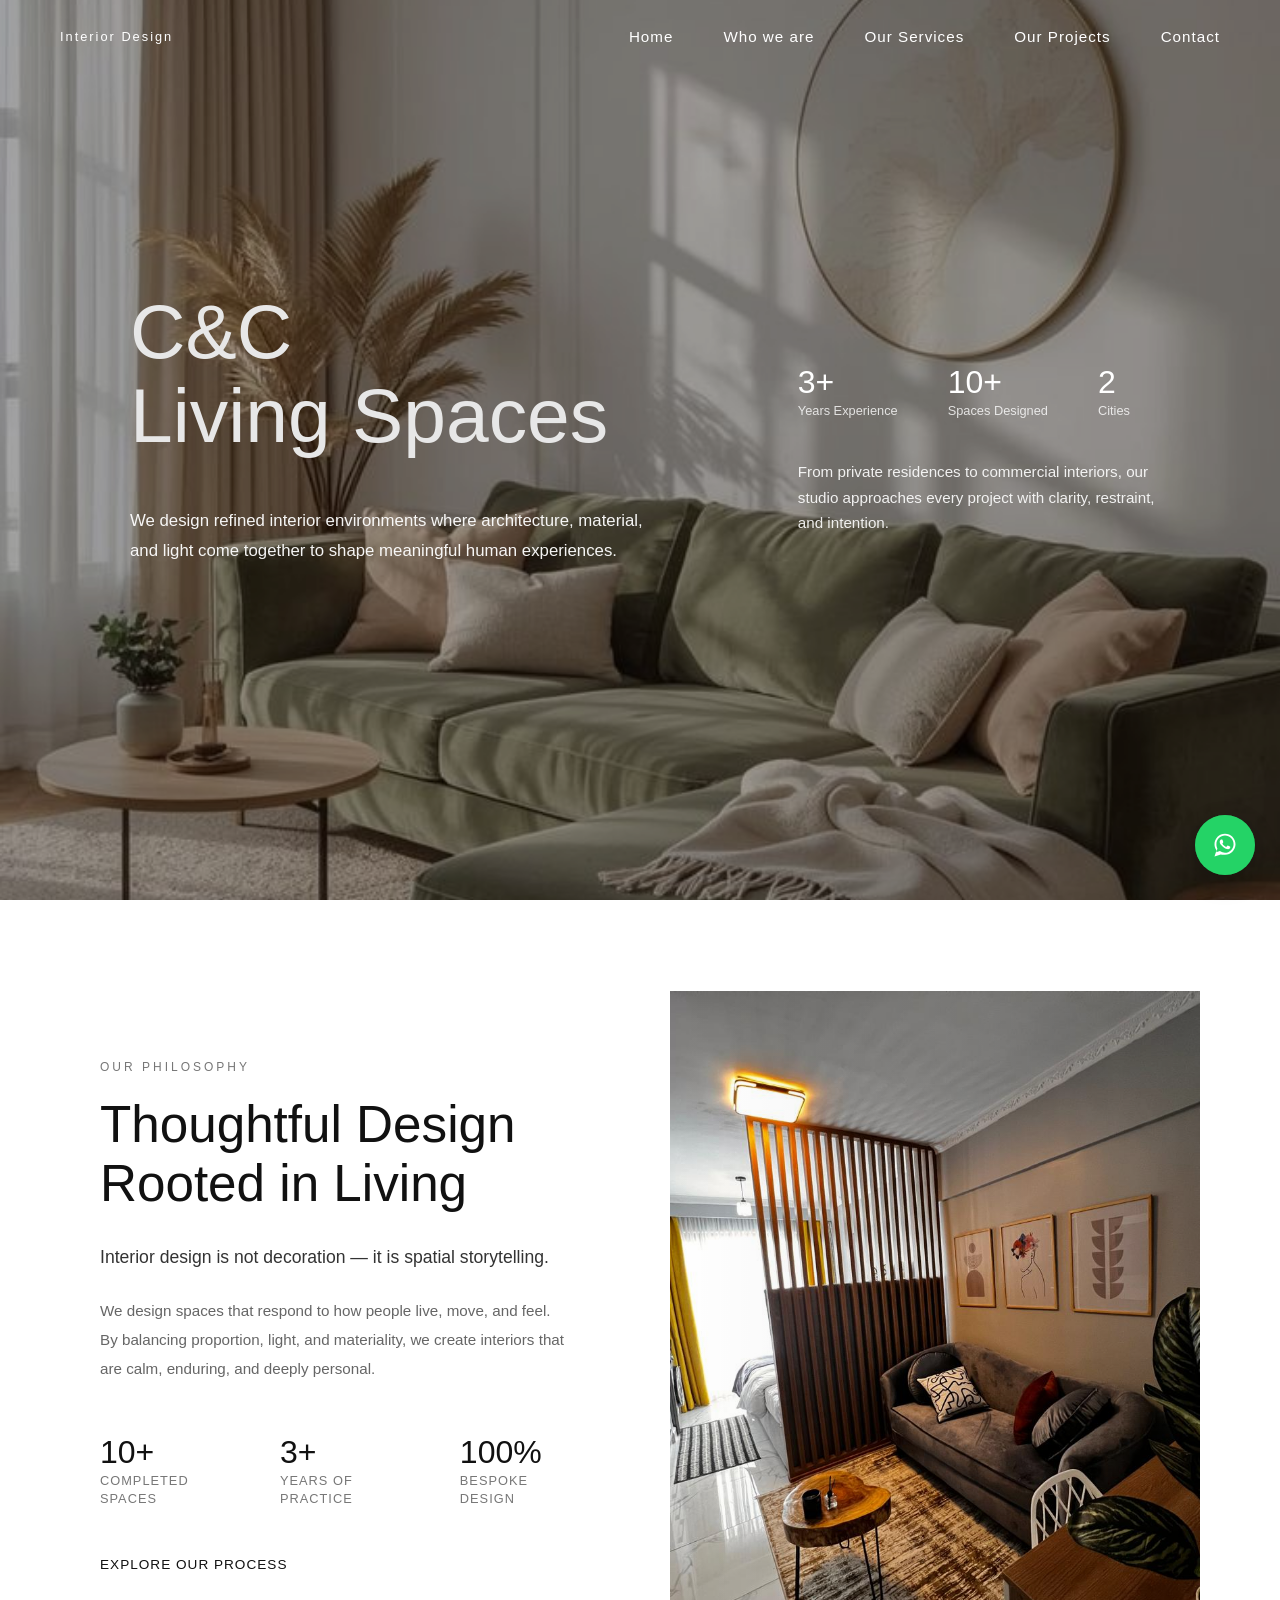
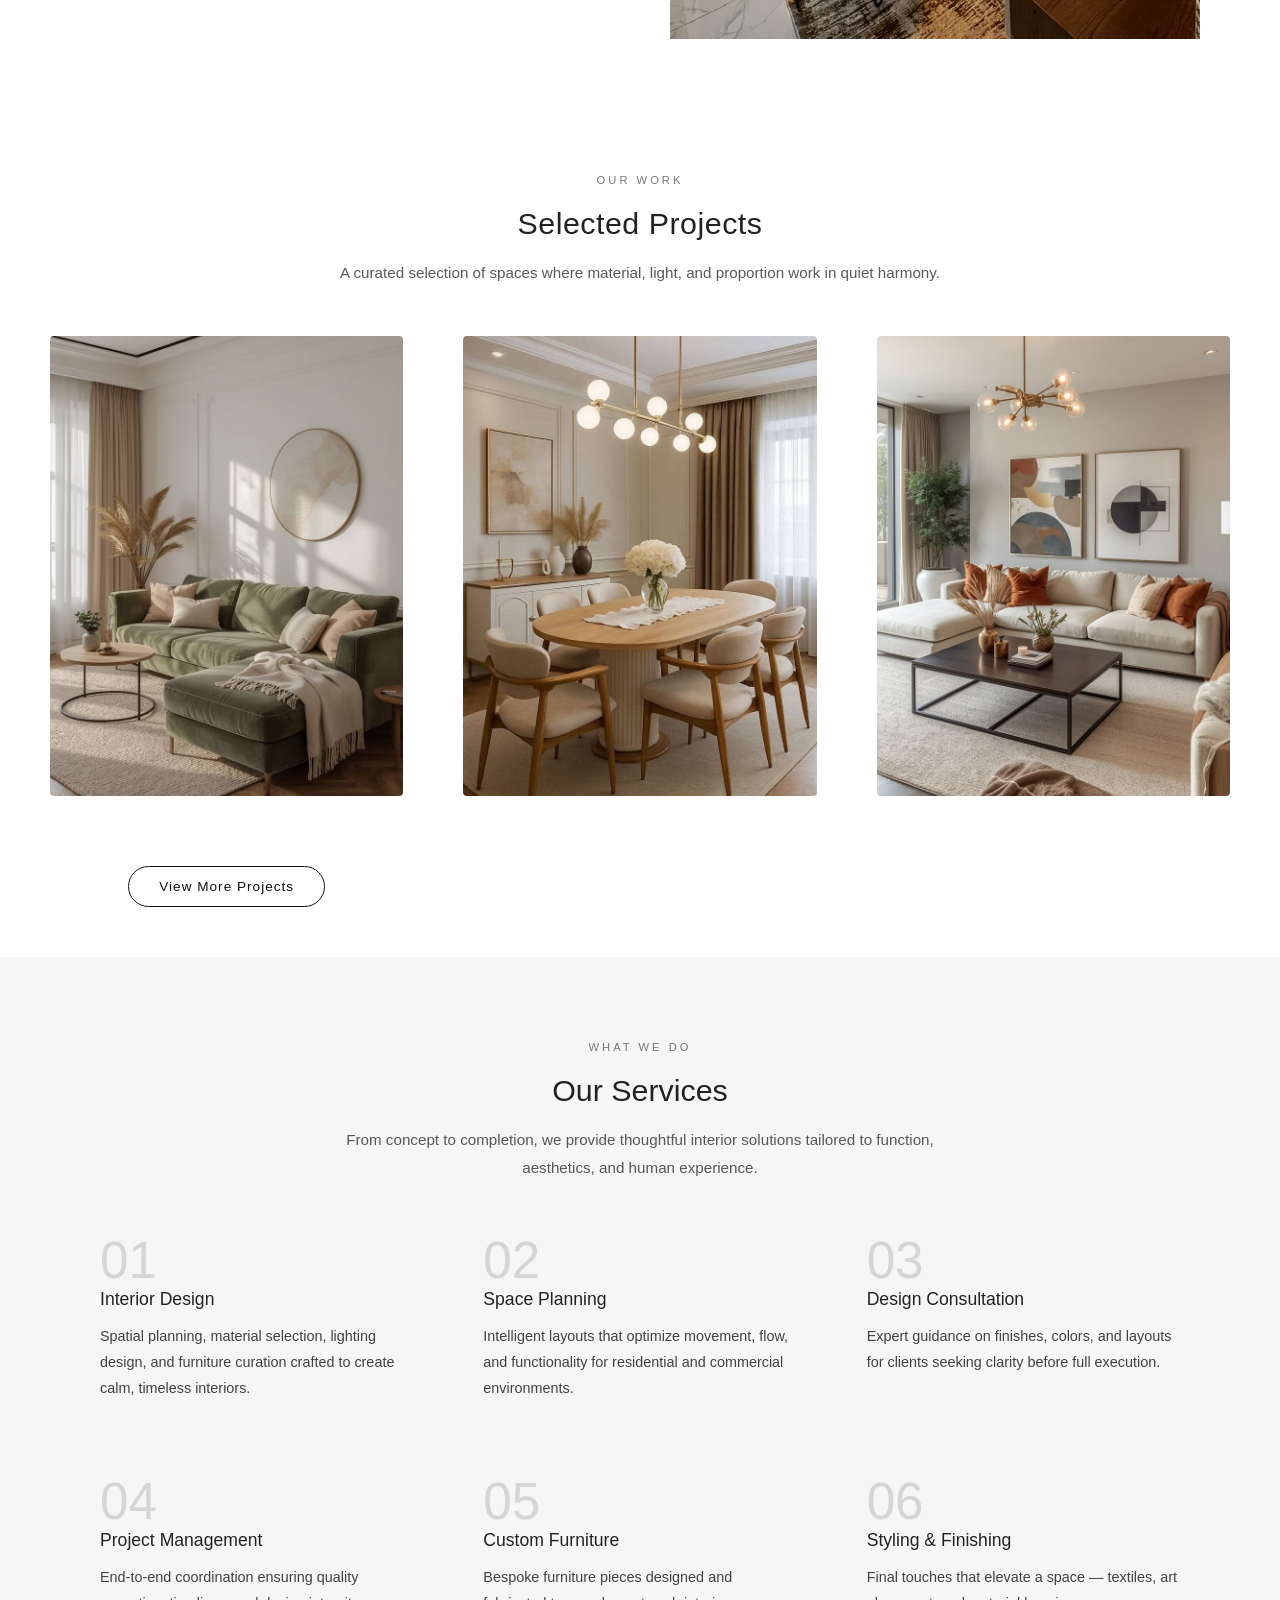
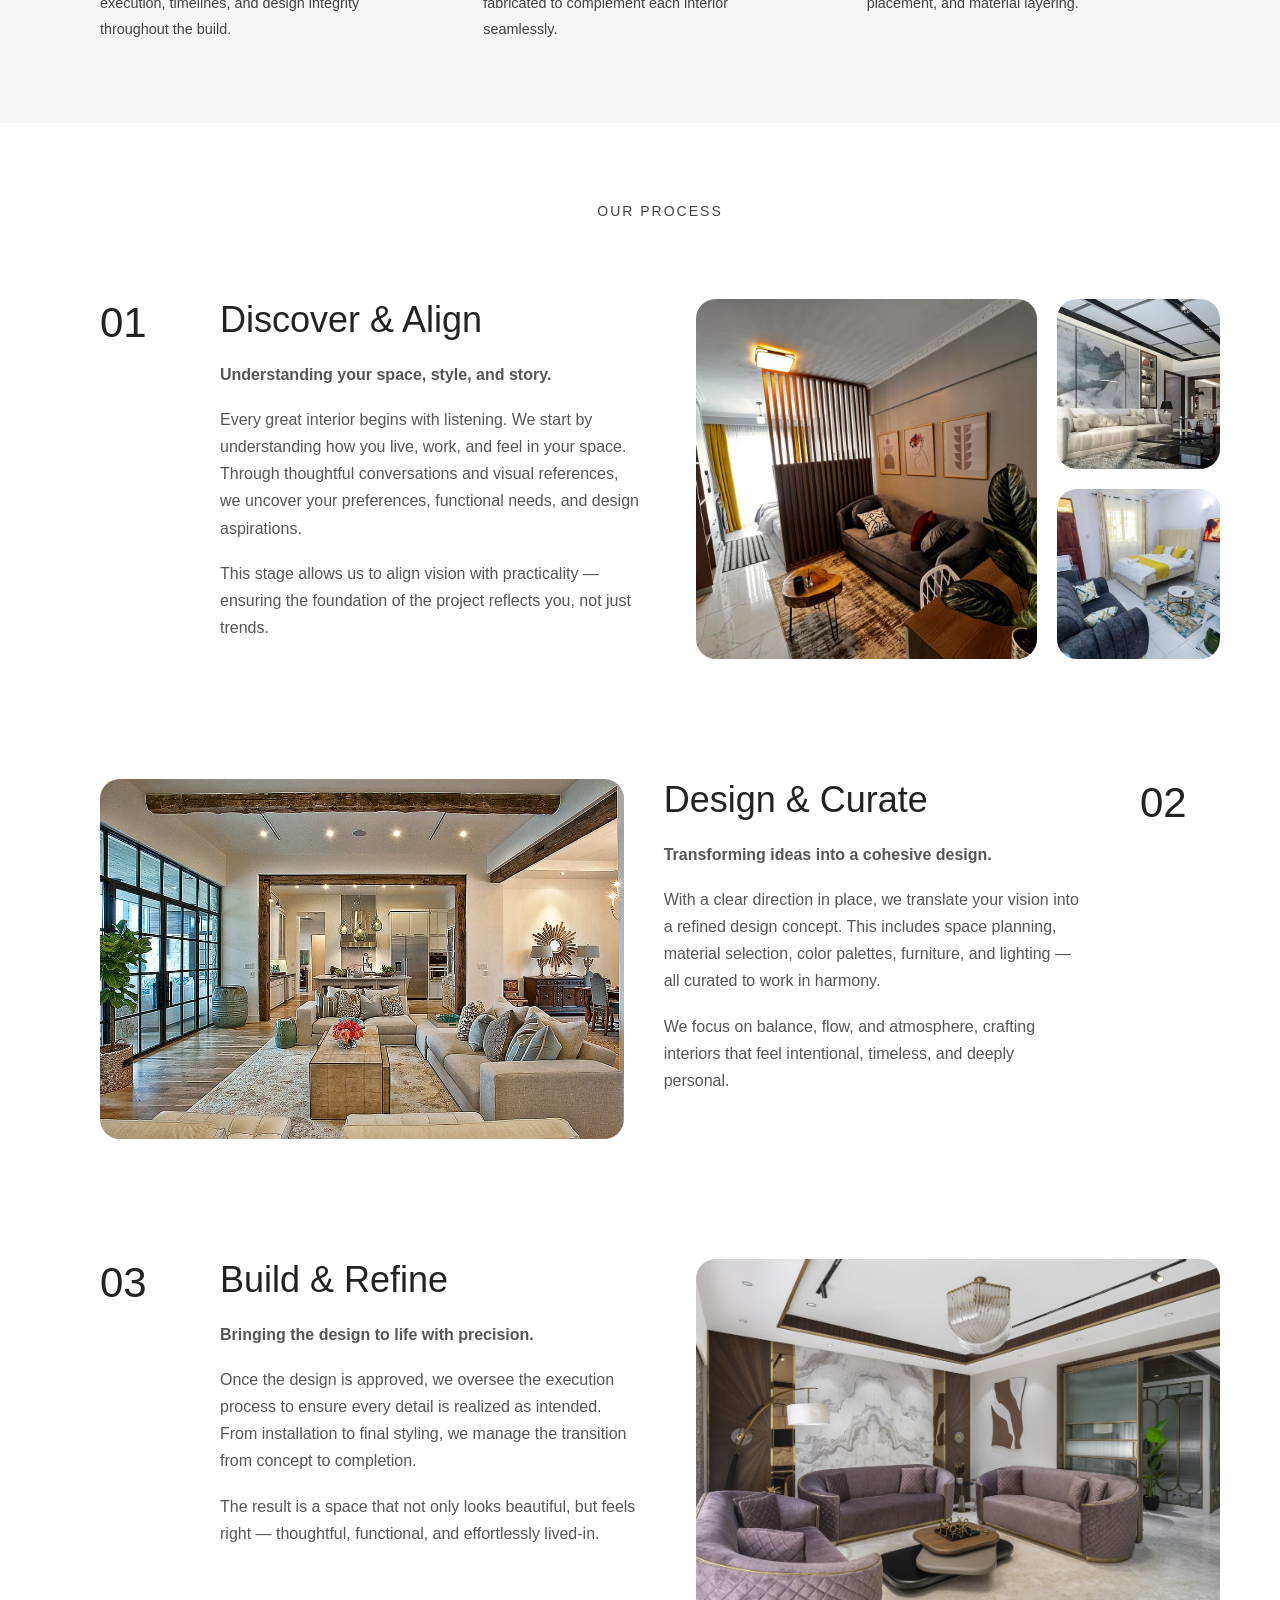
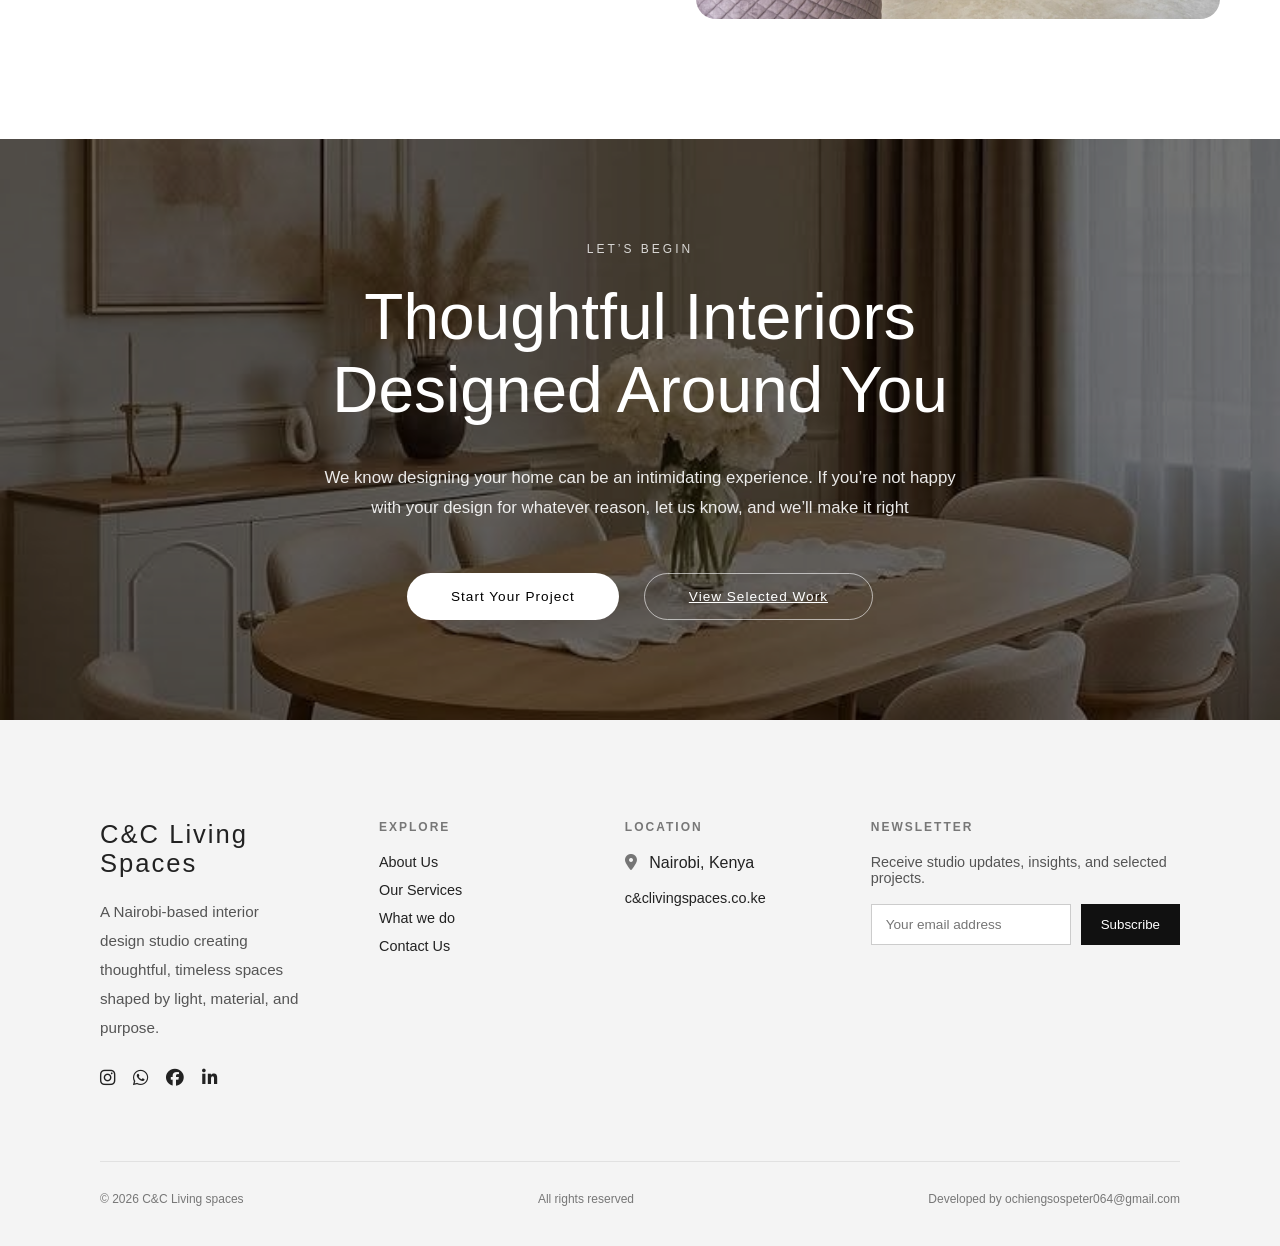
==== index.html @ 7dbd9053 "Update index.html" ====
<!DOCTYPE html>
<html lang="en">
<head>
  <meta charset="UTF-8" />
  <title>C&C LIVING SPACES — Interior Design</title>
  <meta name="viewport" content="width=device-width, initial-scale=1.0" />

  <!-- Font Awesome -->
  <link
    rel="stylesheet"
    href="https://cdnjs.cloudflare.com/ajax/libs/font-awesome/6.4.0/css/all.min.css"
  />

  <link rel="stylesheet" href="Home.css" />
</head>

<body>

<header class="navbar" id="navbar">
  <div class="nav-container">
    <div class="logo">Interior Design</div>

    <div class="menu-toggle" id="menuToggle">
      <span></span>
      <span></span>
      <span></span>
    </div>
    
<div class="nav-overlay"></div>
    
    <nav class="nav-links">
      <a href="#" class="nav-link">Home</a>
      <a href="About/about.html" class="nav-link">Who we are</a>
      <a href="Services page/services.html" class="nav-link">Our Services</a>
      <a href="Projects/Projects.html" class="nav-link">Our Projects</a>
      <a href="Contact/contact.html" class="nav-link">Contact</a>
    </nav>
  </div>
</header>

<!-- HERO -->
<section class="hero">
  <div class="hero-grid">

    <!-- LEFT CONTENT -->
    <div class="hero-left">

      <h1>
        C&C<br>
        Living Spaces
      </h1></br>

      <p class="hero-description">
        We design refined interior environments where architecture,
        material, and light come together to shape meaningful human experiences.
      </p>

    </div>

    <!-- RIGHT CONTENT -->
    <div class="hero-right">
      <div class="hero-meta">
        <div>
          <h3>3+</h3>
          <span>Years Experience</span>
        </div>

        <div>
          <h3>10+</h3>
          <span>Spaces Designed</span>
        </div>

        <div>
          <h3>2</h3>
          <span>Cities</span>
        </div>
      </div>

      <p class="hero-side-text">
        From private residences to commercial interiors,
        our studio approaches every project with clarity,
        restraint, and intention.
      </p>
    </div>

  </div>

</section>

<!-- INTRO -->
<section class="intro-section reveal">

  <div class="intro-text">
    <span class="intro-eyebrow">Our Philosophy</span>

    <h2>
      Thoughtful Design <br />
      Rooted in Living
    </h2>

    <p class="intro-lead">
      Interior design is not decoration — it is spatial storytelling.
    </p>

    <p class="intro-body">
      We design spaces that respond to how people live, move, and feel.
      By balancing proportion, light, and materiality, we create interiors
      that are calm, enduring, and deeply personal.
    </p>

    <!-- STATS -->
    <div class="intro-stats">
      <div class="stat">
        <h3>10+</h3>
        <span>Completed Spaces</span>
      </div>
      <div class="stat">
        <h3>3+</h3>
        <span>Years of Practice</span>
      </div>
      <div class="stat">
        <h3>100%</h3>
        <span>Bespoke Design</span>
      </div>
    </div>

    <a href="#process" class="intro-link">Explore our process</a>
  </div>

  <div class="intro-image reveal">
    <div class="image-overlay"></div>
  </div>

</section>

<!-- selected projects-->
  <section class="homeprojects" id="homeprojects">

  <!-- section header -->
  <div class="homeprojects-header">
    <span class="section-eyebrow">Our Work</span>
    <h2>Selected Projects</h2>
    <p class="section-intro">
      A curated selection of spaces where material, light, and proportion
      work in quiet harmony.
    </p>
  </div>

  <!-- projects -->
  <div class="homeprojects-grid">

    <article class="homeproject-card">
      <img src="Assets/project1.jpeg" alt="Westlands Residence">

      <div class="homeproject-overlay">
        <span class="homeproject-index">01</span>

        <div class="homeproject-info">
          <h3>Westlands Residence</h3>
          <p class="homeproject-meta">Residential · Nairobi</p>
          <p class="homeproject-desc">
            A warm, minimal family home focused on daylight,
            natural textures, and spatial calm.
          </p>
        </div>

      </div>
    </article>

    <article class="homeproject-card">
      <img src="Assets/project2.jpeg" alt="Studio Office">

      <div class="homeproject-overlay">
        <span class="homeproject-index">02</span>

        <div class="homeproject-info">
          <h3>Studio N Office</h3>
          <p class="homeproject-meta">Commercial · Kilimani</p>
          <p class="homeproject-desc">
            An adaptive workspace balancing collaboration,
            privacy, and architectural restraint.
          </p>
        </div>

      </div>
    </article>

    <article class="homeproject-card">
      <img src="Assets/project8.jpeg" alt="Hotel Lobby">

      <div class="homeproject-overlay">
        <span class="homeproject-index">03</span>

        <div class="homeproject-info">
          <h3>Azure Boutique Hotel</h3>
          <p class="homeproject-meta">Hospitality · Coast</p>
          <p class="homeproject-desc">
            A sensory arrival space shaped by rhythm,
            shadow, and coastal influence.
          </p>
        </div>

      </div>
    </article>

     <a href="Projects/Projects.html" class="more-projects">
         View More Projects
      </a>

  </div>

</section>

<!-- services -->
<section class="services" id="services">

  <div class="services-header">
    <span class="section-eyebrow">What We Do</span>
    <h2>Our Services</h2>
    <p class="section-intro">
      From concept to completion, we provide thoughtful interior solutions
      tailored to function, aesthetics, and human experience.
    </p>
  </div>

  <div class="services-grid">

    <article class="service-card">
      <span class="service-index">01</span></br>

      <h3>Interior Design</h3>
      <p>
        Spatial planning, material selection, lighting design, and furniture
        curation crafted to create calm, timeless interiors.
      </p>
    </article>

    <article class="service-card">
      <span class="service-index">02</span></br>

      <h3>Space Planning</h3>
      <p>
        Intelligent layouts that optimize movement, flow, and functionality
        for residential and commercial environments.
      </p>
    </article>

    <article class="service-card">
      <span class="service-index">03</span></br>
      <h3>Design Consultation</h3>
      <p>
        Expert guidance on finishes, colors, and layouts for clients
        seeking clarity before full execution.
      </p>
    </article>

    <article class="service-card">
      <span class="service-index">04</span></br>
      <h3>Project Management</h3>
      <p>
        End-to-end coordination ensuring quality execution,
        timelines, and design integrity throughout the build.
      </p>
    </article>

    <article class="service-card">
      <span class="service-index">05</span></br>
      <h3>Custom Furniture</h3>
      <p>
        Bespoke furniture pieces designed and fabricated to
        complement each interior seamlessly.
      </p>
    </article>

    <article class="service-card">
      <span class="service-index">06</span></br>
      <h3>Styling & Finishing</h3>
      <p>
        Final touches that elevate a space — textiles,
        art placement, and material layering.
      </p>
    </article>

  </div>

</section>

<!-- PROCESS -->
<section class="our-process" id="process">

  <div class="process-title">
    <span>OUR PROCESS</span>
  </div>

  <!-- STEP 1 -->
  <div class="process-row">
    <div class="process-number">01</div>

    <div class="process-text">
      <h2>Discover & Align</h2>
      <p><b>Understanding your space, style, and story.</b></p><br>
      <p>
        Every great interior begins with listening. We start by understanding how you live, work, and feel in your space. Through thoughtful conversations and visual references, we uncover your preferences, functional needs, and design aspirations.
      </p><br>
      <p>This stage allows us to align vision with practicality — ensuring the foundation of the project reflects you, not just trends.</p>
    </div>

    <div class="process-media">
      <img src="Assets/project7.jpg" class="main-img" alt="">
      <div class="side-images">
        <img src="Assets/project4.jpg" alt="">
        <img src="Assets/project6.png" alt="">
      </div>
    </div>
  </div>

  <!-- STEP 2 -->
  <div class="process-row reverse">
    <div class="process-number">02</div>

    <div class="process-text">
      <h2>Design & Curate</h2>
      <p><b>Transforming ideas into a cohesive design.</b></p></br>
      <p>
        With a clear direction in place, we translate your vision into a refined design concept. This includes space planning, material selection, color palettes, furniture, and lighting — all curated to work in harmony.
      </p></br>
      <p>We focus on balance, flow, and atmosphere, crafting interiors that feel intentional, timeless, and deeply personal.</p>
    </div>

    <div class="process-media">
      <img src="Assets/project5.jpeg" class="single-img" alt="">
    </div>
  </div>

  <!-- STEP 3 -->
  <div class="process-row">
    <div class="process-number">03</div>

    <div class="process-text">
      <h2>Build & Refine</h2>
      <p><b>Bringing the design to life with precision.</b></p></br>
      <p>
        Once the design is approved, we oversee the execution process to ensure every detail is realized as intended. From installation to final styling, we manage the transition from concept to completion.
      </p></br>
      <p>The result is a space that not only looks beautiful, but feels right — thoughtful, functional, and effortlessly lived-in.</p>
    </div>

    <div class="process-media">
      <img src="Assets/project3.jpg" class="single-img" alt="">
    </div>
  </div>

</section>

<!-- CTA -->
<section class="cta-section">

  <div class="cta-overlay"></div>

  <div class="cta-inner fade-in">
    <span class="cta-eyebrow">Let’s Begin</span>

    <h2>
      Thoughtful Interiors<br>
      Designed Around You
    </h2>

    <p>
      We know designing your home can be an intimidating experience. If you’re not happy with your design for whatever reason, let us know, and we’ll make it right
    </p>

    <div class="cta-actions">
      <button class="cta-btn primary" id="openModal">
        Start Your Project
      </button>
      <a href="#homeprojects" class="cta-btn outline">
        View Selected Work
      </a>
    </div>
  </div>

</section>

<!-- MODAL -->
<div class="modal" id="contactModal">
  <div class="modal-content">

    <h3>Start a Project</h3>
    <p>Tell us about your space and vision.</p>

    <form>
      <input type="text" placeholder="Full Name" required />
      <input type="email" placeholder="Email Address" required />
      <textarea placeholder="Project details" rows="4"></textarea>
      <button type="submit" class="send-btn">Send Inquiry</button>
      <button type="button" class="close-modal">Close</button>
    </form>
  </div>
</div>

<!-- FOOTER -->
<footer class="footer fade-in">

  <div class="footer-grid">

    <!-- BRAND -->
    <div class="footer-brand">
      <h3>C&C Living Spaces</h3>
      <p>
        A Nairobi-based interior design studio creating thoughtful,
        timeless spaces shaped by light, material, and purpose.
      </p>

      <div class="footer-socials">
        <a href="#"><i class="fab fa-instagram"></i></a>
        <a href="https://wa.me/254759880445?text=Hello%20C%26C%20Living%20Spaces,%20I’m%20interested%20in%20your%20services"><i class="fab fa-whatsapp"></i></a>
        <a href="#"><i class="fab fa-facebook"></i></a>
        <a href="#"><i class="fab fa-linkedin-in"></i></a>
      </div>
    </div>

    <!-- LINKS -->
    <div class="footer-links">
      <h4>Explore</h4>
      <a href="About/about.html">About Us</a>
      <a href="Services page/services.html">Our Services</a>
          <a href="Projects/Projects.html">What we do</a>
      <a href="Contact/contact.html">Contact Us</a>
    </div>

    <!-- CONTACT -->
    <div class="footer-contact">
      <h4>Location</h4>
      <p>
        <i class="fas fa-map-marker-alt"></i>
        Nairobi, Kenya
      </p></br>
      <p>
        <a href="mailto:studio@forma.co.ke">
          c&clivingspaces.co.ke
        </a>
      </p>
    </div>

    <!-- NEWSLETTER -->
    <div class="footer-newsletter">
      <h4>Newsletter</h4>
      <p>
        Receive studio updates, insights, and selected projects.
      </p>

      <form>
        <input type="email" placeholder="Your email address" required />
        <button type="submit">Subscribe</button>
      </form>
    </div>

  </div>

  <!-- BOTTOM -->
  <div class="footer-bottom">
    <span>© 2026 C&C Living spaces</span>
    <span>All rights reserved</span>
    <span>Developed by ochiengsospeter064@gmail.com</span>
  </div>

</footer>

<script src="Home.js"></script>

  <a href="https://wa.me/254759880445?text=Hello%20C%26C%20Living%20Spaces,%20I’m%20interested%20in%20your%20services"
   class="whatsapp-float"
   target="_blank"
   aria-label="Chat with us on WhatsApp">

  <svg viewBox="0 0 32 32" width="28" height="28">
    <path fill="white"
      d="M16.001 3C9.373 3 4 8.373 4 15c0 2.646.863 5.09 2.33 7.06L4 29l7.14-2.28A11.93 11.93 0 0016 27c6.627 0 12-5.373 12-12S22.628 3 16.001 3zm0 21.8c-1.984 0-3.85-.588-5.415-1.6l-.387-.245-4.24 1.355 1.385-4.133-.252-.402A9.77 9.77 0 016.2 15c0-5.403 4.397-9.8 9.8-9.8 5.403 0 9.8 4.397 9.8 9.8 0 5.403-4.397 9.8-9.8 9.8zm5.42-7.24c-.296-.148-1.752-.865-2.024-.964-.272-.099-.47-.148-.668.148-.197.296-.767.964-.94 1.162-.173.197-.346.222-.642.074-.296-.148-1.25-.46-2.382-1.466-.88-.784-1.474-1.75-1.646-2.046-.173-.296-.018-.456.13-.603.134-.133.296-.346.444-.519.148-.173.197-.296.296-.494.099-.197.05-.37-.025-.519-.074-.148-.668-1.611-.916-2.206-.241-.579-.486-.5-.668-.51l-.57-.01c-.197 0-.519.074-.791.37-.272.296-1.04 1.016-1.04 2.48s1.065 2.878 1.213 3.075c.148.197 2.096 3.2 5.08 4.486.71.306 1.263.489 1.695.626.712.226 1.36.194 1.872.118.571-.085 1.752-.716 2-1.408.247-.692.247-1.285.173-1.408-.074-.123-.272-.197-.568-.345z"/>
  </svg>
</a>

</a>

</body>
</html>
---- Home.css ----
* {
  margin: 0;
  padding: 0;
  box-sizing: border-box;
  font-family: "Helvetica Neue", sans-serif;
}

html, body {
  width: 100%;
  max-width: 100%;
  overflow-x: hidden;
  color: #222;
}

/* HEADER */
.navbar {
  position: fixed;
  top: 0;
  width: 100%;
  z-index: 999;
  background: transparent;
  transition: all 0.4s ease;
}

.nav-container {
  max-width: 1400px;
  margin: auto;
  padding: 28px 60px;
  display: flex;
  justify-content: space-between;
  align-items: center;
  transition: padding 0.4s ease;
}

/* LOGO */
.logo {
  font-size: 0.8rem;
  font-weight: 200;
  letter-spacing: 2px;
  color: #fff;
  transition: color 0.4s ease;
}
.menu-toggle {
  display: none;
  flex-direction: column;
  gap: 5px;
  cursor: pointer;
  z-index: 999;
}

.menu-toggle span {
  width: 26px;
  height: 2px;
  background: #fff;
  transition: all 0.3s ease;
}

/* Show hamburger on mobile */
@media (max-width: 768px) {
  .menu-toggle {
    display: flex;
  }
  header.shrink .menu-toggle span {
  background: #000000;
}
}

/* LINKS */
.nav-links {
  display: flex;
  gap: 50px;
}

.nav-links a {
  text-decoration: none;
  font-size: 0.95rem;
  letter-spacing: 1px;
  color: #fff;
  transition: color 0.3s ease;
}

/* DROPDOWN */
.nav-item {
  position: relative;
}

.dropdown {
  position: absolute;
  top: 140%;
  left: 0;
  background: #fcf8f8;
  padding: 16px 0;
  min-width: 200px;
  opacity: 0;
  visibility: hidden;
  border-radius: 8px;
  transform: translateY(10px);
  transition: all 0.3s ease;
  box-shadow: 0 10px 40px rgba(0,0,0,0.1);
}

.dropdown a {
  display: block;
  padding: 10px 20px;
  color: #181818;
  font-size: 0.85rem;
}

.dropdown a:hover {
  background: #f5f5f5;
}

.nav-item:hover .dropdown {
  opacity: 1;
  visibility: visible;
  transform: translateY(0);
}
.navbar.scrolled {
  background: #ffffff;
  box-shadow: 0 6px 25px rgba(0,0,0,0.08);
}
.navbar.scrolled .nav-container {
  padding: 18px 60px;
}
.navbar.scrolled .logo,
.navbar.scrolled .nav-links a {
  color: #111;
}

@media (max-width: 768px) {

  .nav-container {
    padding: 18px 24px;
  }

  .nav-links {
    position: fixed;
    top: 70px;
    left: 0;
    width: 100%;
    background: #fff;
    flex-direction: column;
    gap: 0;
    padding: 20px 0;
    transform: translateY(-120%);
    transition: transform 0.4s ease;
    z-index: 998;
  }

  .nav-links.active {
    transform: translateY(0);
  }

  .nav-links a {
    color: #111;
    padding: 16px 24px;
    width: 100%;
    display: block;
  }

  .nav-item {
    width: 100%;
  }

  .dropdown {
    position: static;
    box-shadow: none;
    background: transparent;
    padding: 0;
    opacity: 1;
    visibility: visible;
    transform: none;
    display: none;
  }

  .nav-item.active .dropdown {
    display: block;
  }

  .dropdown a {
    padding-left: 40px;
    font-size: 0.85rem;
    color: #444;
  }
}

/* HERO */
.hero {
  height: 100vh;
  width: 100%;
  background: url("Assets/project1.jpeg") center/cover no-repeat;
  position: relative;
  display: flex;
  align-items: center;
  padding: 0 80px;
}

.hero::after {
  content: "";
  position: absolute;
  inset: 0;
  background: rgba(0,0,0,0.35);
}

.hero-grid {
  position: relative;
  z-index: 2;
  width: 100%;
  display: grid;
  grid-template-columns: 1.3fr 1fr;
  gap: 80px;
  align-items: center;
}

/* LEFT */
.hero-left{
  padding-left: 50px;
}
.hero-left h1{
  font-size: clamp(3rem, 6vw, 5.0rem);
  font-weight: 300;
  line-height: 1.1;
  color: #e7e7e7;
}
.hero-left h2{
  font-size: clamp(1rem, 2vw, 2.5rem);
  font-weight: 200;
  line-height: 1.1;
  color: #e2e0e0;
}

.hero-eyebrow {
  display: inline-block;
  margin-bottom: 20px;
  font-size: 0.75rem;
  letter-spacing: 3px;
  text-transform: uppercase;
  color: #fff;
  opacity: 0.85;
}

.hero-description {
  margin: 30px 0 45px;
  max-width: 520px;
  font-size: 1.05rem;
  line-height: 1.8;
  color: #fff;
  opacity: 0.95;
}

.hero-actions {
  display: flex;
  align-items: center;
  gap: 30px;
}

/* RIGHT */
.hero-right {
  color: #fff;
  display: flex;
  flex-direction: column;
  gap: 40px;
  padding-left: 50px;
}

.hero-meta {
  display: flex;
  gap: 50px;
}

.hero-meta h3 {
  font-size: 2rem;
  font-weight: 300;
}

.hero-meta span {
  font-size: 0.8rem;
  opacity: 0.8;
}

.hero-side-text {
  max-width: 360px;
  font-size: 0.95rem;
  line-height: 1.7;
  opacity: 0.9;
}

/* SCROLL INDICATOR */
.scroll-indicator {
  position: absolute;
  bottom: 40px;
  left: 50%;
  transform: translateX(-50%);
  z-index: 2;
}

.scroll-indicator span {
  display: block;
  width: 1px;
  height: 40px;
  background: #fff;
  opacity: 0.7;
  animation: scrollPulse 1.8s infinite;
}

@keyframes scrollPulse {
  0% { height: 10px; opacity: 0.3; }
  50% { height: 40px; opacity: 0.8; }
  100% { height: 10px; opacity: 0.3; }
}

@media (max-width: 768px) {

  .hero {
    padding: 0 24px;
    height: auto;
    min-height: 100vh;
  }

  .hero-grid {
    grid-template-columns: 1fr;
    gap: 50px;
    padding-top: 80px;
  }

  .hero-left,
  .hero-right {
    padding-left: 0;
    text-align: center;
  }

  .hero-description {
    margin: 20px auto 35px;
  }

  .hero-meta {
    justify-content: center;
    gap: 30px;
  }

  .hero-side-text {
    margin: 0 auto;
  }
}

/* BUTTON */
.btn {
  padding: 14px 40px;
  border-radius: 30px;
  border: none;
  cursor: pointer;
}

.btn.outline {
  background: transparent;
  border: 1px solid #ffffff;
  color: #ffffff;
}

/* SECTIONS */
section {
  width: 100%;
}

/* INTRO SECTION */
.intro-section {
  width: 100%;
  min-height: 90vh;
  display: grid;
  grid-template-columns: 1.1fr 1fr;
  align-items: center;
  background: #fff;
  margin-top: 10px;
}

/* TEXT SIDE */
.intro-text {
  padding: 10px 100px;
  max-width: 720px;
}

.intro-eyebrow {
  display: inline-block;
  margin-bottom: 22px;
  font-size: 0.75rem;
  letter-spacing: 3px;
  text-transform: uppercase;
  color: #777;
}

.intro-text h2 {
  font-size: clamp(2.6rem, 4vw, 3.9rem);
  font-weight: 300;
  line-height: 1.15;
  margin-bottom: 28px;
  color: #111;
}

.intro-lead {
  font-size: 1.1rem;
  line-height: 1.8;
  margin-bottom: 24px;
  color: #333;
}

.intro-body {
  font-size: 0.95rem;
  line-height: 1.9;
  color: #666;
  max-width: 560px;
}

/* STATS */
.intro-stats {
  display: flex;
  gap: 50px;
  margin-top: 50px;
}

.stat h3 {
  font-size: 2rem;
  font-weight: 300;
  color: #111;
}

.stat span {
  font-size: 0.8rem;
  letter-spacing: 1px;
  text-transform: uppercase;
  color: #777;
}

/* LINK */
.intro-link {
  display: inline-block;
  margin-top: 50px;
  font-size: 0.85rem;
  letter-spacing: 1px;
  text-transform: uppercase;
  text-decoration: none;
  color: #111;
  position: relative;
}

.intro-link::after {
  content: "";
  position: absolute;
  left: 0;
  bottom: -6px;
  width: 100%;
  height: 1px;
  background: #111;
  transform: scaleX(0);
  transform-origin: left;
  transition: transform 0.4s ease;
}

.intro-link:hover::after {
  transform: scaleX(1);
}

/* IMAGE SIDE */
.intro-image {
  position: relative;
  height: 80%;
  margin-right: 80px;
  background: url("Assets/project7.jpg") center/cover no-repeat;
}

.image-overlay {
  position: absolute;
  inset: 0;
  background: linear-gradient(
    to left,
    rgba(0,0,0,0.18),
    rgba(0,0,0,0.05),
    transparent
  );
}

/* SCROLL REVEAL */
.reveal {
  opacity: 0;
  transform: translateY(60px);
  transition: all 1s ease;
}

.reveal.active {
  opacity: 1;
  transform: translateY(0);
}

@media (max-width: 768px) {

  .intro-section {
    grid-template-columns: 1fr;
    min-height: auto;
  }

  .intro-text {
    padding: 80px 24px;
  }

  .intro-image {
    height: 50vh;
    margin: 0 24px 80px;
  }

  .intro-stats {
    flex-direction: column;
    gap: 24px;
  }
}

/* PROJECTS */
.homeprojects {
  padding: 50px 50px;
  background: #ffffff;
  width: 100%;
}

/* HEADER */
.homeprojects-header {
  max-width: 640px;
  margin: 0 auto 50px;
  text-align: center;
}

.homeprojects-header .section-eyebrow {
  font-size: 0.7rem;
  letter-spacing: 3px;
  text-transform: uppercase;
  opacity: 0.6;
}

.homeprojects-header h2 {
  margin: 18px 0;
  font-size: 1.9rem;
  font-weight: 300;
  letter-spacing: 0.5px;
}

.homeprojects-header .section-intro {
  font-size: 0.95rem;
  line-height: 1.8;
  opacity: 0.75;
}

/* GRID */
.homeprojects-grid {
  display: grid;
  grid-template-columns: repeat(3, 1fr);
  gap: 60px;
}

/* PROJECT CARD */
.homeproject-card {
  position: relative;
  height: 460px;
  overflow: hidden;
  border-radius: 4px;
  cursor: pointer;
  background: #000;
}

/* IMAGE */
.homeproject-card img {
  width: 100%;
  height: 100%;
  object-fit: cover;
  transition: transform 1s ease;
}

/* OVERLAY */
.homeproject-overlay {
  position: absolute;
  inset: 0;
  padding: 40px;
  display: flex;
  flex-direction: column;
  justify-content: space-between;
  background: linear-gradient(
    to top,
    rgba(0,0,0,0.7),
    rgba(0,0,0,0.2)
  );
  opacity: 0;
  transition: opacity 0.6s ease;
  color: #ffffff;
}

/* INDEX NUMBER */
.homeproject-index {
  font-size: 3.5rem;
  font-weight: 200;
  opacity: 0.3;
}

/* PROJECT INFO */
.homeproject-info h3 {
  font-size: 1.25rem;
  font-weight: 300;
  margin-bottom: 6px;
}

.homeproject-meta {
  font-size: 0.75rem;
  letter-spacing: 1px;
  opacity: 0.8;
  margin-bottom: 12px;
}

.homeproject-desc {
  font-size: 0.85rem;
  line-height: 1.7;
  max-width: 300px;
  opacity: 0.9;
}

/* BUTTON */
.homeproject-btn {
  align-self: flex-start;
  background: transparent;
  border: 1px solid #ffffff;
  color: #ffffff;
  padding: 10px 28px;
  border-radius: 30px;
  font-size: 0.75rem;
  letter-spacing: 1px;
  cursor: pointer;
  transition: all 0.4s ease;
}

.homeproject-btn:hover {
  background: #ffffff;
  color: #000000;
}

/* HOVER EFFECTS */
.homeproject-card:hover img {
  transform: scale(1.15);
}

.homeproject-card:hover .homeproject-overlay {
  opacity: 1;
}

/* SCROLL ANIMATION STATES */
.homeproject-card.hidden {
  opacity: 0;
  transform: translateY(60px);
}

.homeproject-card.reveal {
  opacity: 1;
  transform: translateY(0);
  transition: all 0.9s ease;
}

.more-projects {
  display: inline-block;
  margin: 10px auto 0;
  padding: 12px 30px;
  border: 1px solid #111;
  color: #111;
  text-decoration: none;
  font-size: 0.85rem;
  letter-spacing: 1px;
  border-radius: 30px;
  transition: all 0.4s ease;
}

/* RESPONSIVE */
@media (max-width: 1100px) {
  .homeprojects {
    padding: 120px 40px;
  }

  .homeprojects-grid {
    grid-template-columns: 1fr;
    gap: 70px;
  }

  .homeproject-card {
    height: 420px;
  }

  .homeproject-overlay {
    padding: 30px;
  }
}

/* SERVICES */
.services {
  padding: 80px 100px;
  background: #f6f6f6;
  width: 100%;
}

/* HEADER */
.services-header {
  max-width: 640px;
  margin: 0 auto 50px;
  text-align: center;
}

.services-header .section-eyebrow {
  font-size: 0.7rem;
  letter-spacing: 3px;
  text-transform: uppercase;
  opacity: 0.6;
}

.services-header h2 {
  margin: 18px 0;
  font-size: 1.9rem;
  font-weight: 300;
}

.services-header .section-intro {
  font-size: 0.95rem;
  line-height: 1.8;
  opacity: 0.75;
}

/* GRID */
.services-grid {
  display: grid;
  grid-template-columns: repeat(3, 1fr);
  gap: 70px;
}

/* SERVICE CARD */
.service-card {
  position: relative;
  padding-top: 40px;
  cursor: default;
  transition: transform 0.5s ease;
}

/* INDEX */
.service-index {
  position: absolute;
  top: 0;
  left: 0;
  font-size: 3.2rem;
  font-weight: 200;
  opacity: 0.15;
}

/* CONTENT */
.service-card h3 {
  font-size: 1.1rem;
  font-weight: 400;
  margin-bottom: 14px;
}

.service-card p {
  font-size: 0.9rem;
  line-height: 1.8;
  opacity: 0.85;
  max-width: 320px;
}

/* HOVER */
.service-card:hover {
  transform: translateY(-8px);
}

/* SCROLL ANIMATION */
.service-card.hidden {
  opacity: 0;
  transform: translateY(40px);
}

.service-card.reveal {
  opacity: 1;
  transform: translateY(0);
  transition: all 0.8s ease;
}

/* RESPONSIVE */
@media (max-width: 1000px) {
  .services {
    padding: 120px 40px;
  }

  .services-grid {
    grid-template-columns: 1fr;
    gap: 60px;
  }
}

/* PROCESS */
.our-process {
  max-width: 1200px;
  margin: 0 auto;
  padding: 80px 20px 0 60px;
}

.process-title {
  text-align: center;
  margin-bottom: 80px;
  letter-spacing: 2px;
  font-size: 14px;
  color: #444;
}

.process-row {
  display: grid;
  grid-template-columns: 80px 1fr 1.2fr;
  gap: 40px;
  align-items: start;
  margin-bottom: 120px;
}

.process-row.reverse {
  grid-template-columns: 80px 1fr 1.2fr;
  direction: rtl;
}

.process-row.reverse > * {
  direction: ltr;
}

.process-number {
  font-size: 42px;
  font-weight: 300;
  color: #222;
}

.process-text h2 {
  font-size: 36px;
  font-weight: 400;
  margin-bottom: 20px;
}

.process-text p {
  max-width: 420px;
  line-height: 1.7;
  color: #555;
}

.process-media {
  display: flex;
  gap: 20px;
}

.main-img {
  width: 65%;
  height: 360px;
  object-fit: cover;
  border-radius: 20px;
}

.side-images {
  width: 35%;
  display: flex;
  flex-direction: column;
  gap: 20px;
}

.side-images img,
.single-img {
  width: 100%;
  height: 170px;
  object-fit: cover;
  border-radius: 20px;
}

.single-img {
  height: 360px;
}

@media (max-width: 768px) {

  .our-process {
    padding: 80px 24px;
  }

  .process-row {
    grid-template-columns: 1fr;
    gap: 30px;
  }

  .process-text h2 {
    font-size: 1.8rem;
  }

  .process-text p {
    max-width: 100%;
  }

  .process-media {
    flex-direction: column;
  }

  .main-img,
  .single-img {
    height: 240px;
  }

  .side-images {
    flex-direction: row;
  }

  .side-images img {
    height: 120px;
  }
}

/* CTA */
.cta-section {
  position: relative;
  padding: 100px 80px;
  background: url("Assets/project2.jpeg") center/cover no-repeat;
  color: #fff;
  overflow: hidden;
}

/* OVERLAY */
.cta-overlay {
  position: absolute;
  inset: 0;
  background: rgba(0,0,0,0.55);
}

/* INNER */
.cta-inner {
  position: relative;
  z-index: 2;
  max-width: 900px;
  margin: 0 auto;
  text-align: center;
}

/* EYEBROW */
.cta-eyebrow {
  font-size: 0.75rem;
  letter-spacing: 3px;
  text-transform: uppercase;
  opacity: 0.8;
  margin-bottom: 25px;
  display: inline-block;
}

/* TITLE */
.cta-section h2 {
  font-size: clamp(2.8rem, 5vw, 4rem);
  font-weight: 300;
  line-height: 1.15;
  margin-bottom: 35px;
}

/* TEXT */
.cta-section p {
  max-width: 650px;
  margin: 0 auto 50px;
  font-size: 1.05rem;
  line-height: 1.8;
  opacity: 0.9;
}

/* ACTIONS */
.cta-actions {
  display: flex;
  justify-content: center;
  gap: 25px;
}

/* BUTTONS */
.cta-btn {
  padding: 15px 44px;
  border-radius: 40px;
  font-size: 0.85rem;
  letter-spacing: 1px;
  cursor: pointer;
  border: none;
  transition: all 0.35s ease;
}

.cta-btn.primary {
  background: #fff;
  color: #000;
}

.cta-btn.primary:hover {
  transform: translateY(-3px);
  opacity: 0.9;
}

.cta-btn.outline {
  background: transparent;
  border: 1px solid rgba(255,255,255,0.6);
  color: #fff;
}

.cta-btn.outline:hover {
  background: rgba(255,255,255,0.1);
}

/* MODAL */
.modal {
  position: fixed;
  inset: 0;
  background: rgba(0,0,0,0.65);
  display: none;
  align-items: center;
  justify-content: center;
  z-index: 2000;
}

.modal.active {
  display: flex;
}

.modal-content {
  background: #fff;
  padding: 50px;
  width: 420px;
  position: relative;
}

.modal-content h3 {
  font-weight: 300;
  margin-bottom: 10px;
}

.modal-content p {
  font-size: 0.9rem;
  margin-bottom: 25px;
}

.modal-content input,
.modal-content textarea {
  width: 100%;
  padding: 12px;
  margin-bottom: 14px;
  border: 1px solid #ccc;
}

.modal-content button {
  width: 100%;
  padding: 14px;
  background: #111;
  color: #fff;
  border: none;
  cursor: pointer;
}
.send-btn {
  width: 100%;
  padding: 14px;
  background: #111;
  color: #fff;
  border: none;
  cursor: pointer;
  margin-top: 10px;
}

.send-btn:hover {
  opacity: 0.6;
}

.close-modal {
  width: 100%;
  margin-top: 14px;
  background: none;
  border: none;
  font-size: 0.85rem;
  letter-spacing: 1px;
  text-transform: uppercase;
  color: #777;
  cursor: pointer;
  transition: opacity 0.3s ease;
}

.close-modal:hover {
  opacity: 0.6;
}

@media (max-width: 768px) {

  .cta-section {
    padding: 100px 24px;
  }

  .cta-actions {
    flex-direction: column;
  }

  .cta-btn {
    width: 100%;
  }
}

/* WHATSAPP */

.whatsapp-float {
  position: fixed;
  bottom: 25px;
  right: 25px;
  width: 60px;
  height: 60px;
  background: #25D366;
  border-radius: 50%;
  display: flex;
  align-items: center;
  justify-content: center;
  text-decoration: none;
  box-shadow: 0 8px 25px rgba(0,0,0,0.2);
  z-index: 999;
  transition: all 0.3s ease;
}

.whatsapp-float:hover {
  transform: scale(1.1);
  box-shadow: 0 12px 35px rgba(0,0,0,0.3);
}

/* subtle pulse animation */

.whatsapp-float::before {
  content: "";
  position: absolute;
  width: 60px;
  height: 60px;
  background: rgba(37, 211, 102, 0.4);
  border-radius: 50%;
  animation: pulse 2s infinite;
  z-index: -1;
}

@keyframes pulse {
  0% {
    transform: scale(1);
    opacity: 0.6;
  }
  70% {
    transform: scale(1.5);
    opacity: 0;
  }
  100% {
    opacity: 0;
  }
}

/* Mobile adjustment */

@media (max-width: 768px) {
  .whatsapp-float {
    width: 55px;
    height: 55px;
    bottom: 20px;
    right: 20px;
  }
}

/* FOOTER */
.footer {
  background: #f4f4f4;
  padding: 100px 100px 40px;
  color: #222;
}

/* GRID */
.footer-grid {
  width: 100%;
  max-width: 100%;
  display: grid;
  grid-template-columns: 1.2fr 1fr 1fr 1.2fr;
  gap: 80px;
  padding-bottom: 60px;
}

/* HEADINGS */
.footer h3 {
  font-size: 1.6rem;
  font-weight: 300;
  letter-spacing: 2px;
  margin-bottom: 20px;
}

.footer h4 {
  font-size: 0.75rem;
  letter-spacing: 2px;
  text-transform: uppercase;
  margin-bottom: 20px;
  color: #777;
}

/* BRAND */
.footer-brand p {
  font-size: 0.95rem;
  line-height: 1.9;
  color: #555;
  max-width: 380px;
}

/* LINKS */
.footer a {
  display: block;
  font-size: 0.9rem;
  color: #222;
  text-decoration: none;
  margin-bottom: 12px;
  transition: opacity 0.3s ease;
}

.footer a:hover {
  opacity: 0.6;
}

/* SOCIALS */
.footer-socials {
  display: flex;
  gap: 18px;
  margin-top: 25px;
}

.footer-socials a {
  font-size: 1.1rem;
  transition: transform 0.3s ease, opacity 0.3s ease;
}

.footer-socials a:hover {
  transform: translateY(-3px);
  opacity: 0.7;
}

/* CONTACT */
.footer-contact i {
  margin-right: 8px;
  opacity: 0.6;
}

/* NEWSLETTER */
.footer-newsletter p {
  font-size: 0.9rem;
  color: #555;
  margin-bottom: 18px;
}

.footer-newsletter form {
  display: flex;
  gap: 10px;
}

.footer-newsletter input {
  flex: 1;
  padding: 12px 14px;
  border: 1px solid #ccc;
  font-size: 0.85rem;
}

.footer-newsletter button {
  padding: 12px 20px;
  background: #111;
  color: #fff;
  border: none;
  cursor: pointer;
}

/* BOTTOM */
.footer-bottom {
  display: flex;
  justify-content: space-between;
  padding-top: 30px;
  border-top: 1px solid rgba(0,0,0,0.08);
  font-size: 0.75rem;
  color: #777;
}

@media (max-width: 768px) {

  .footer {
    padding: 80px 24px 40px;
  }

  .footer-grid {
    grid-template-columns: 1fr;
    gap: 50px;
  }

  .footer-newsletter form {
    flex-direction: column;
  }

  .footer-newsletter button {
    width: 100%;
  }
}
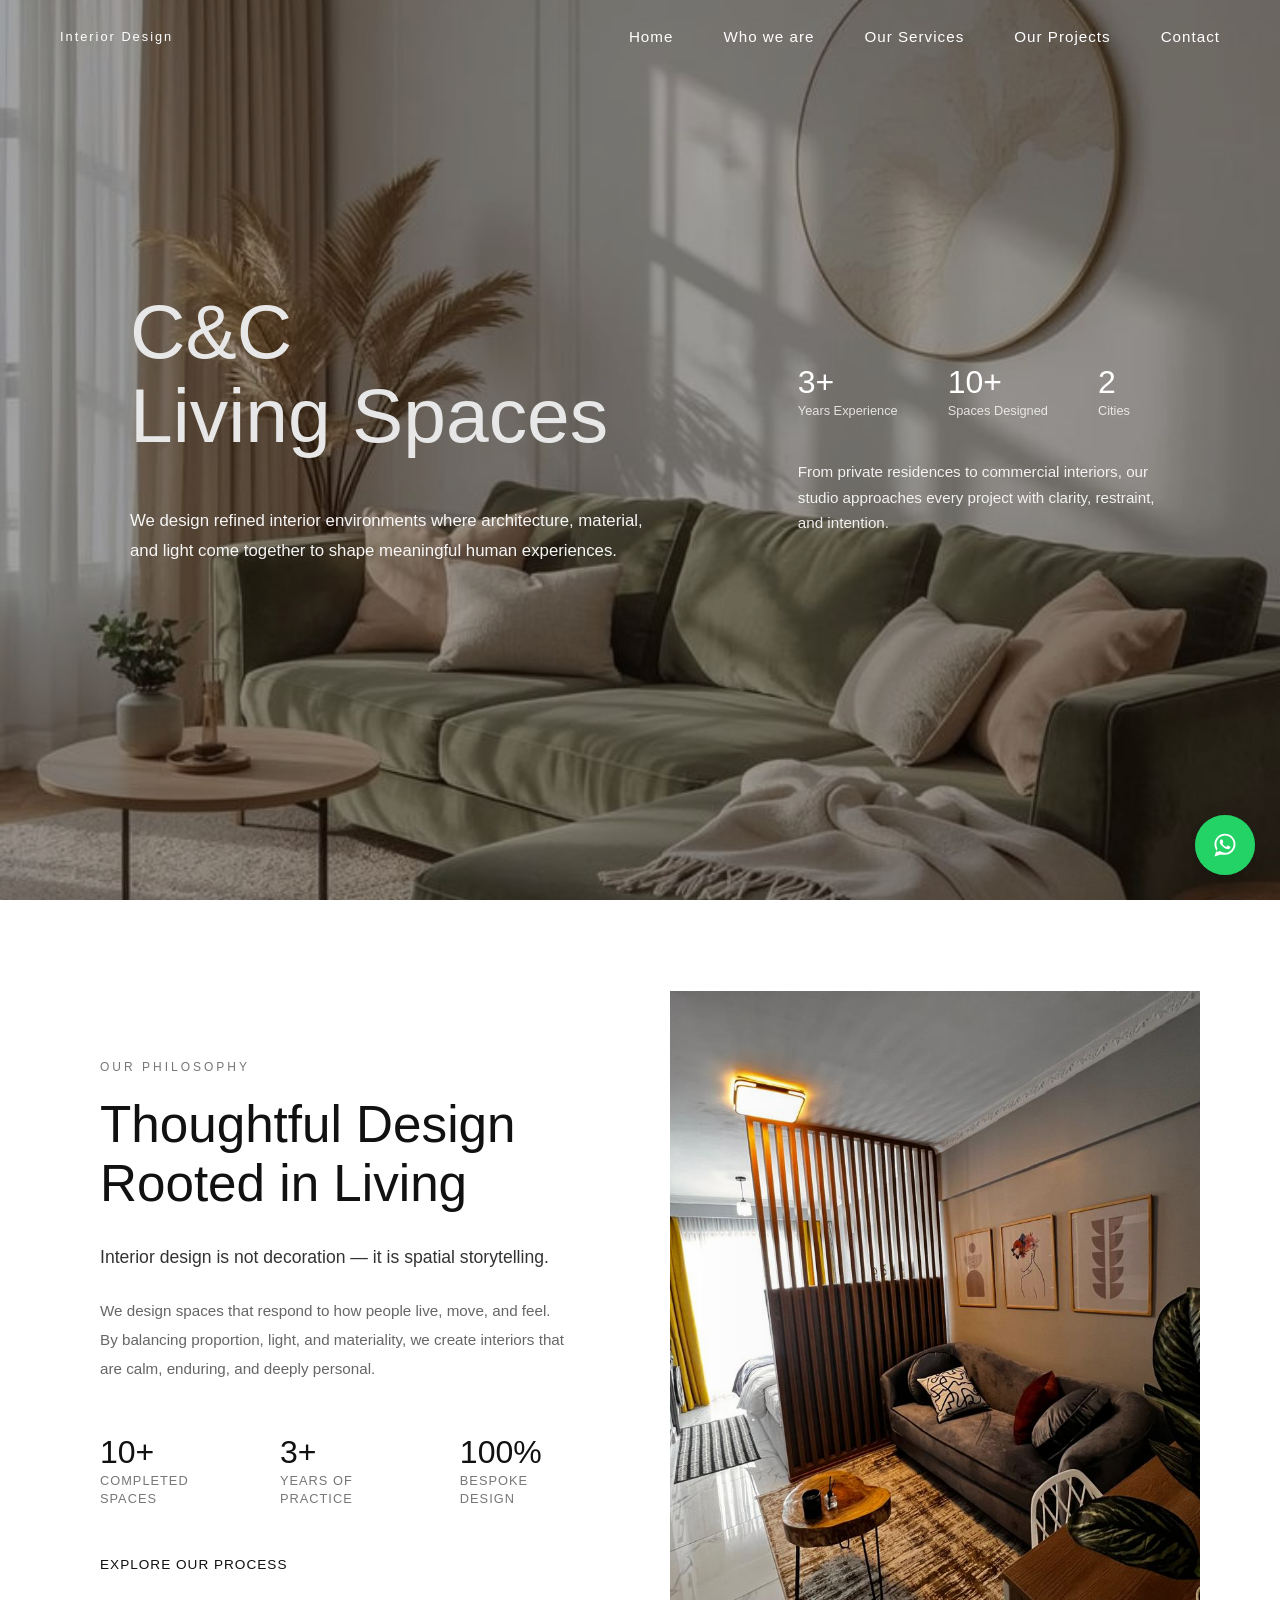
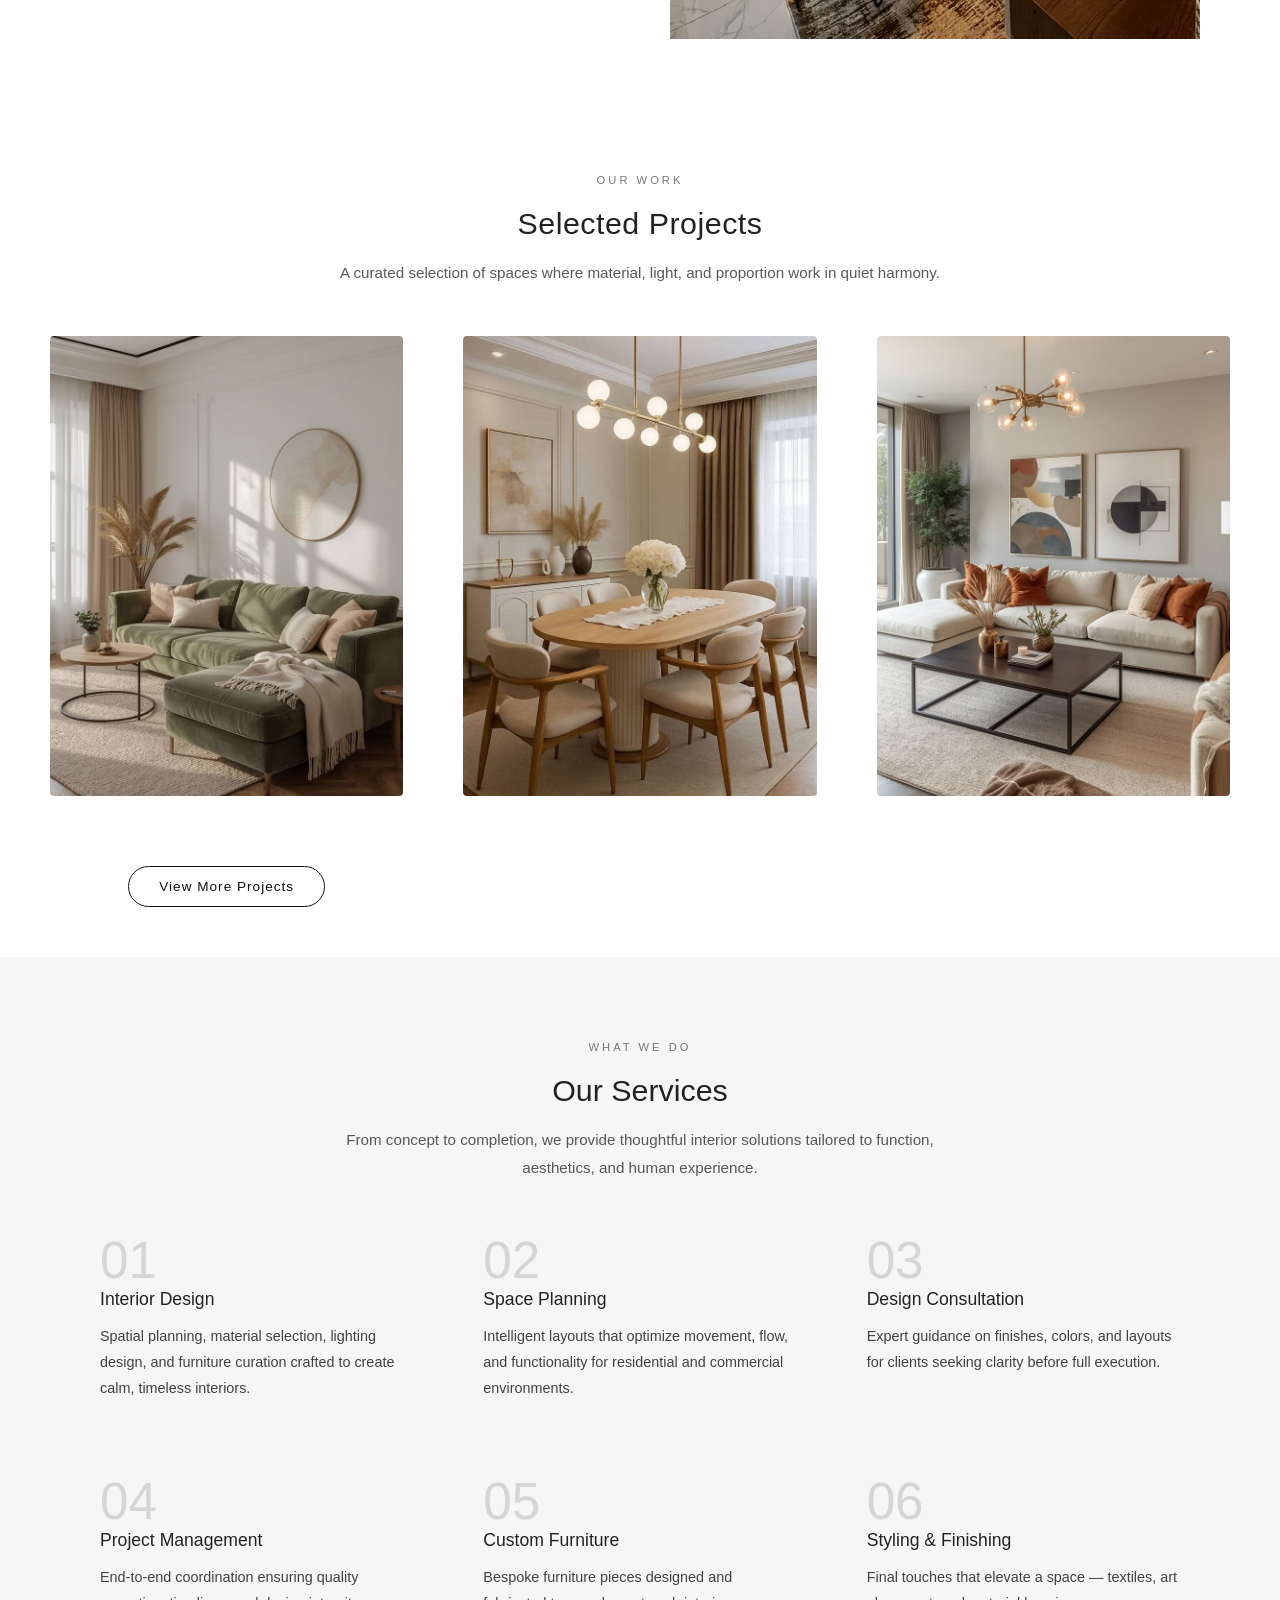
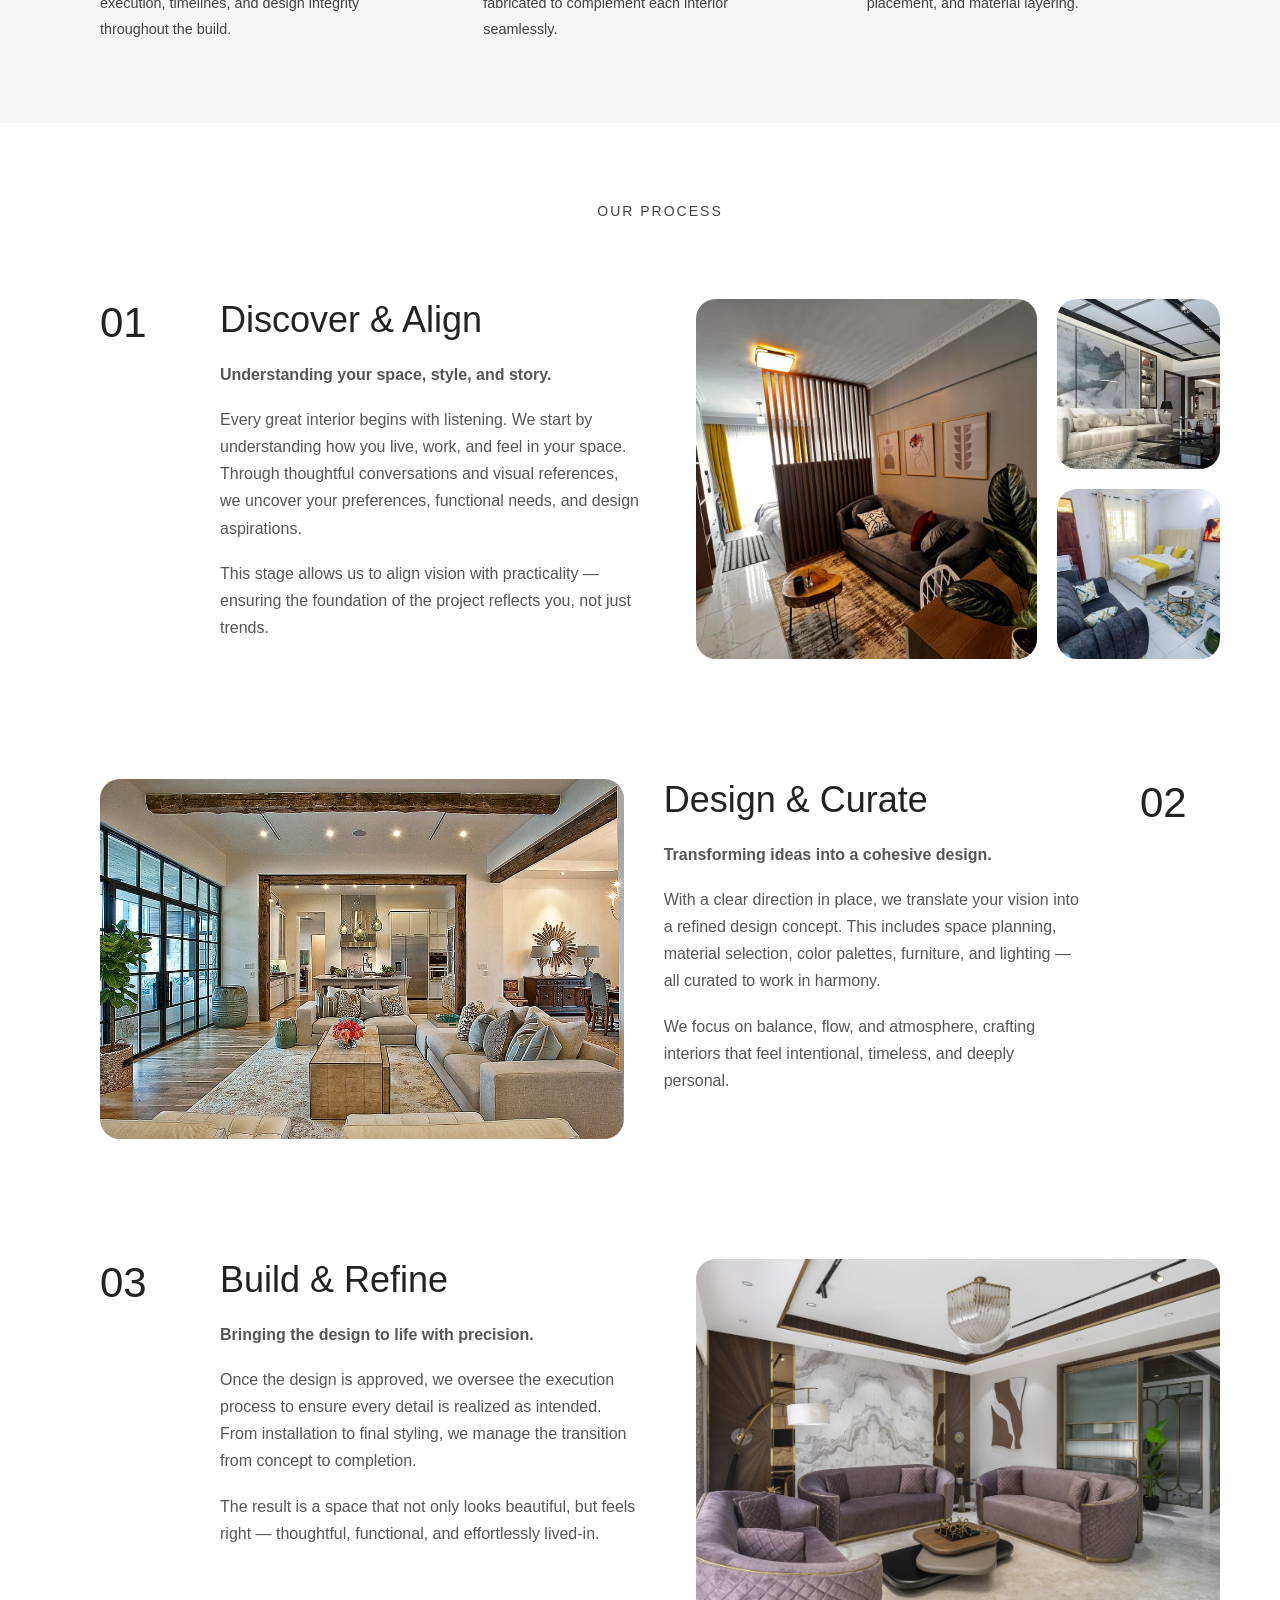
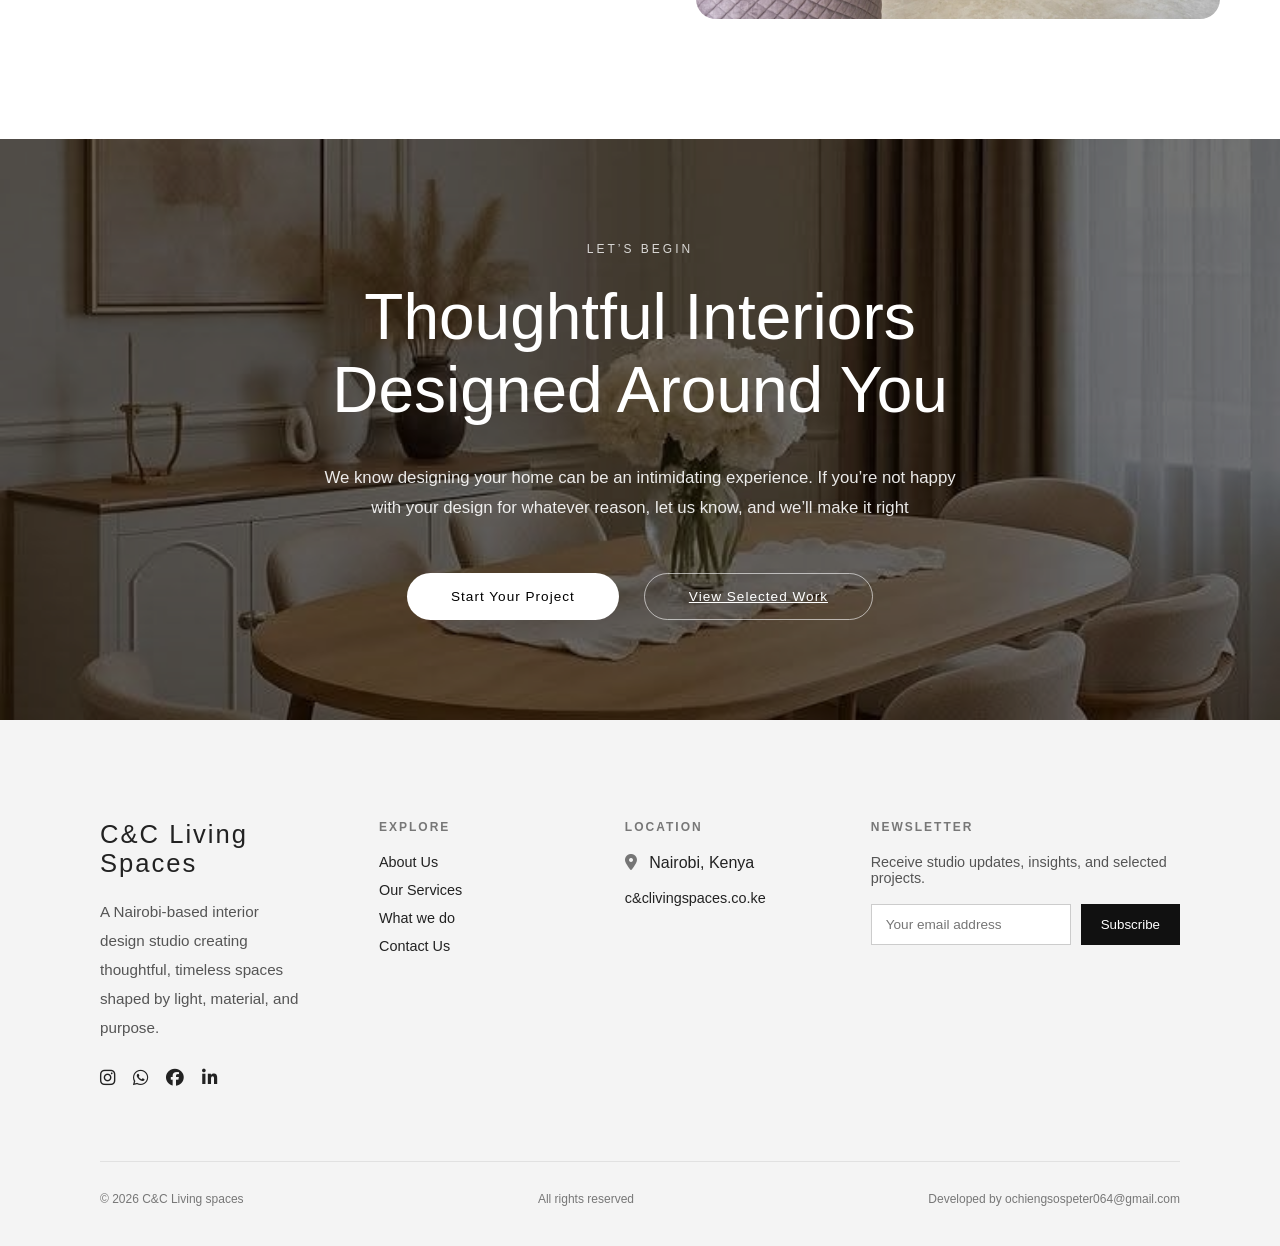
==== commit 6b56970f: "Update index.html" ====
--- a/index.html
+++ b/index.html
@@ -20,7 +20,7 @@
   <div class="nav-container">
     <div class="logo">Interior Design</div>
 
-    <div class="menu-toggle" id="menuToggle">
+    <div class="menuToggle" id="menuToggle">
       <span></span>
       <span></span>
       <span></span>
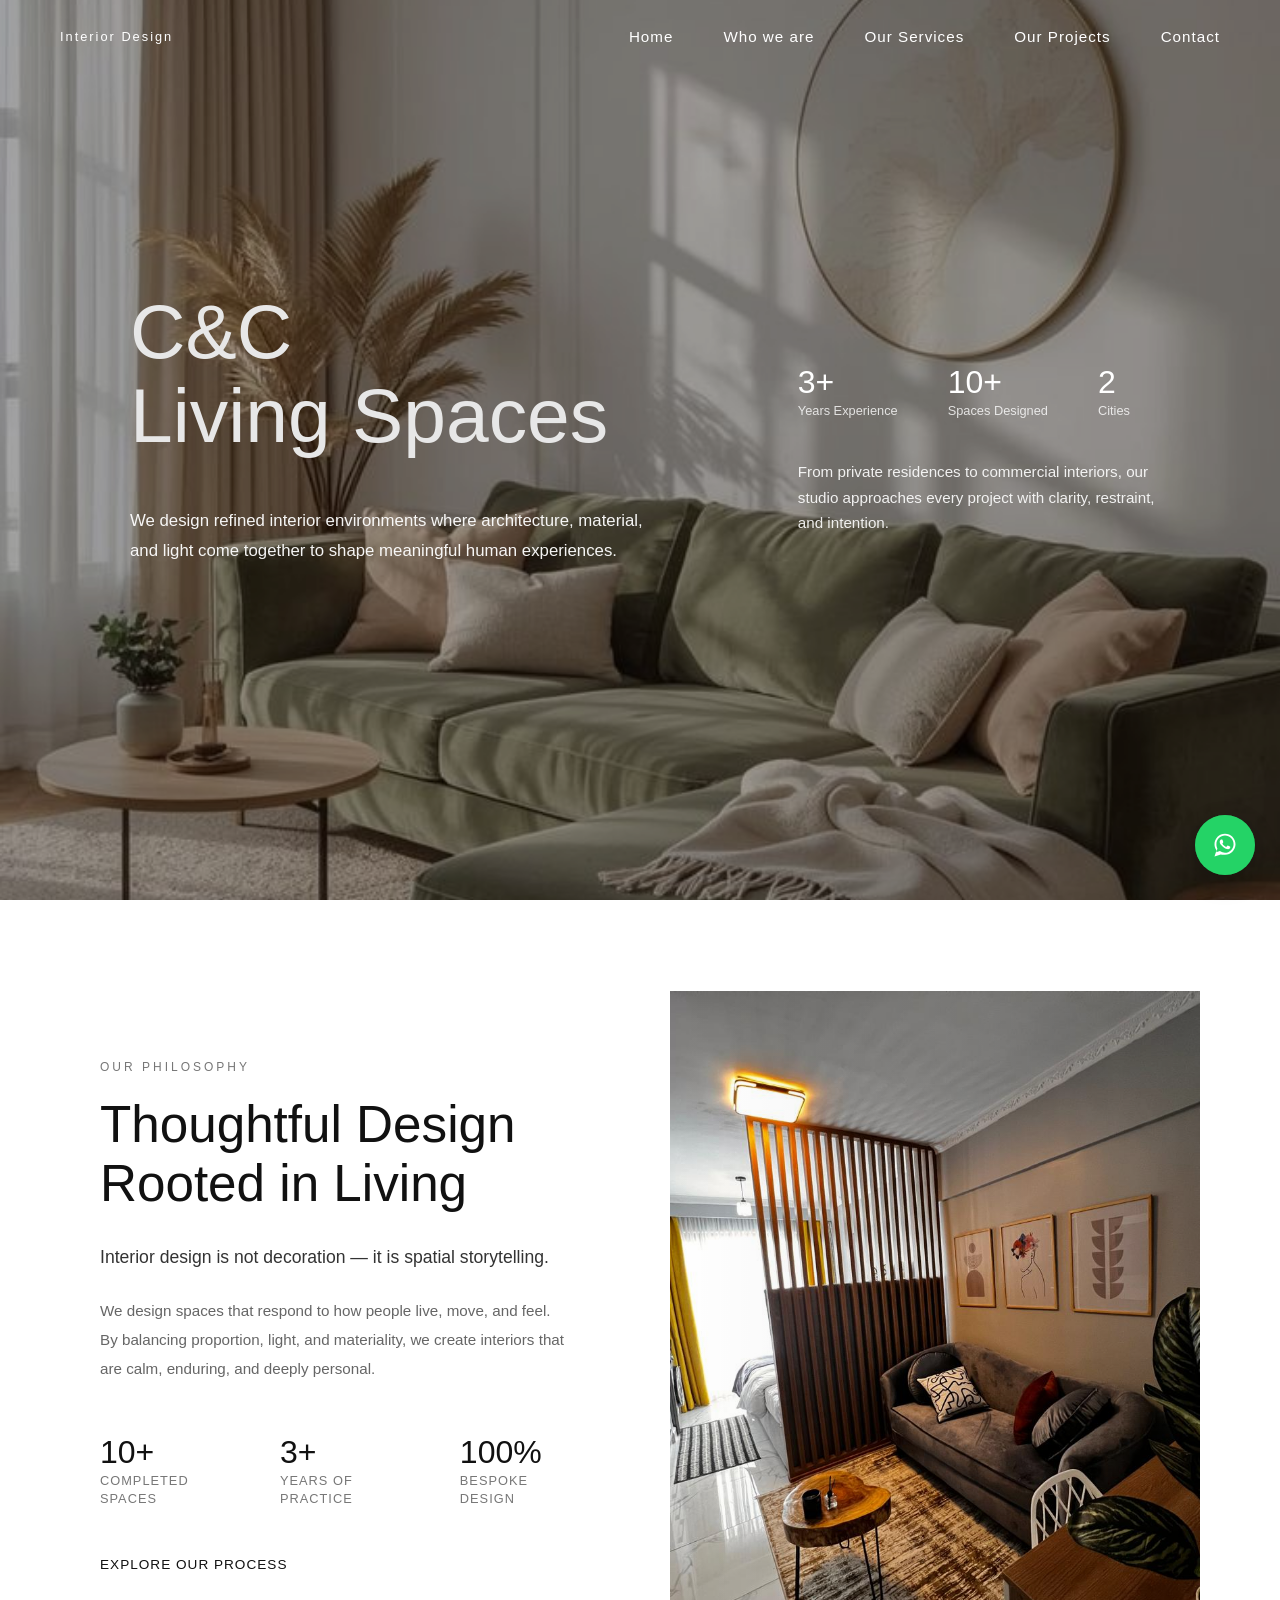
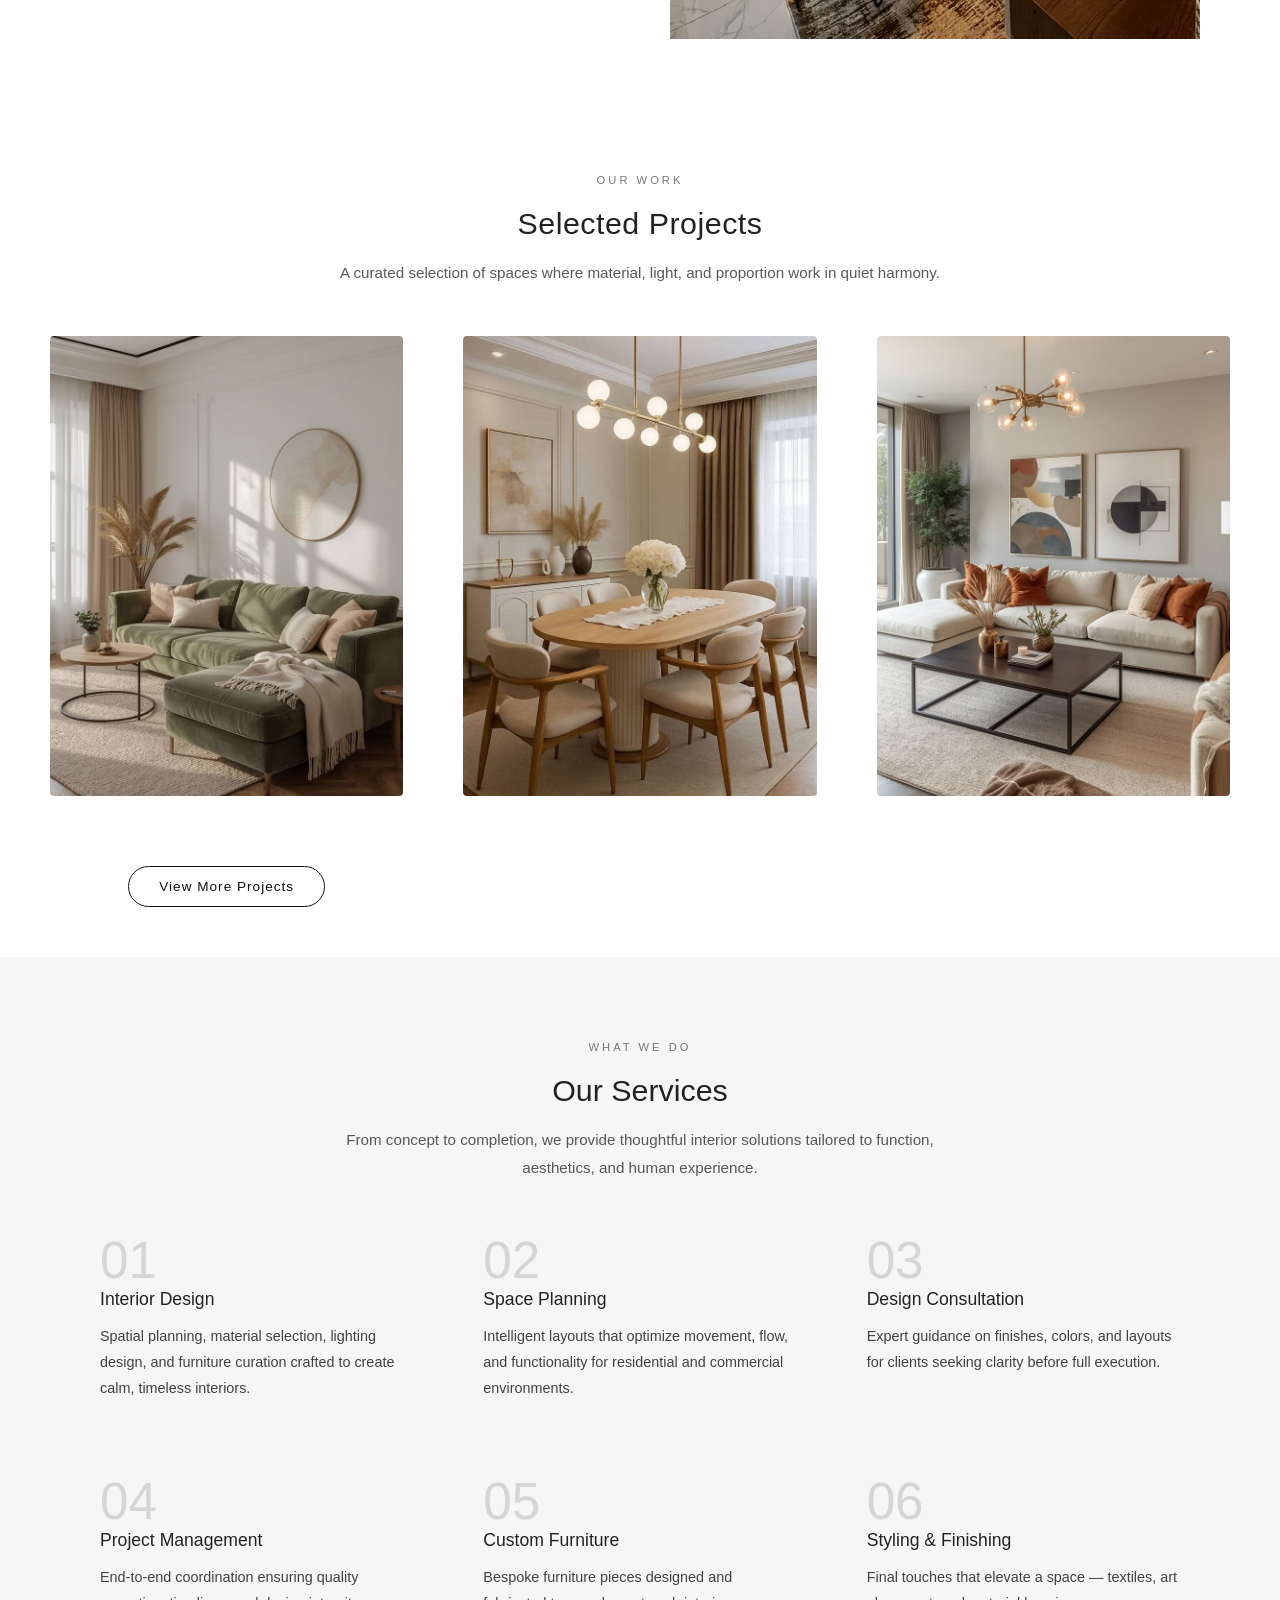
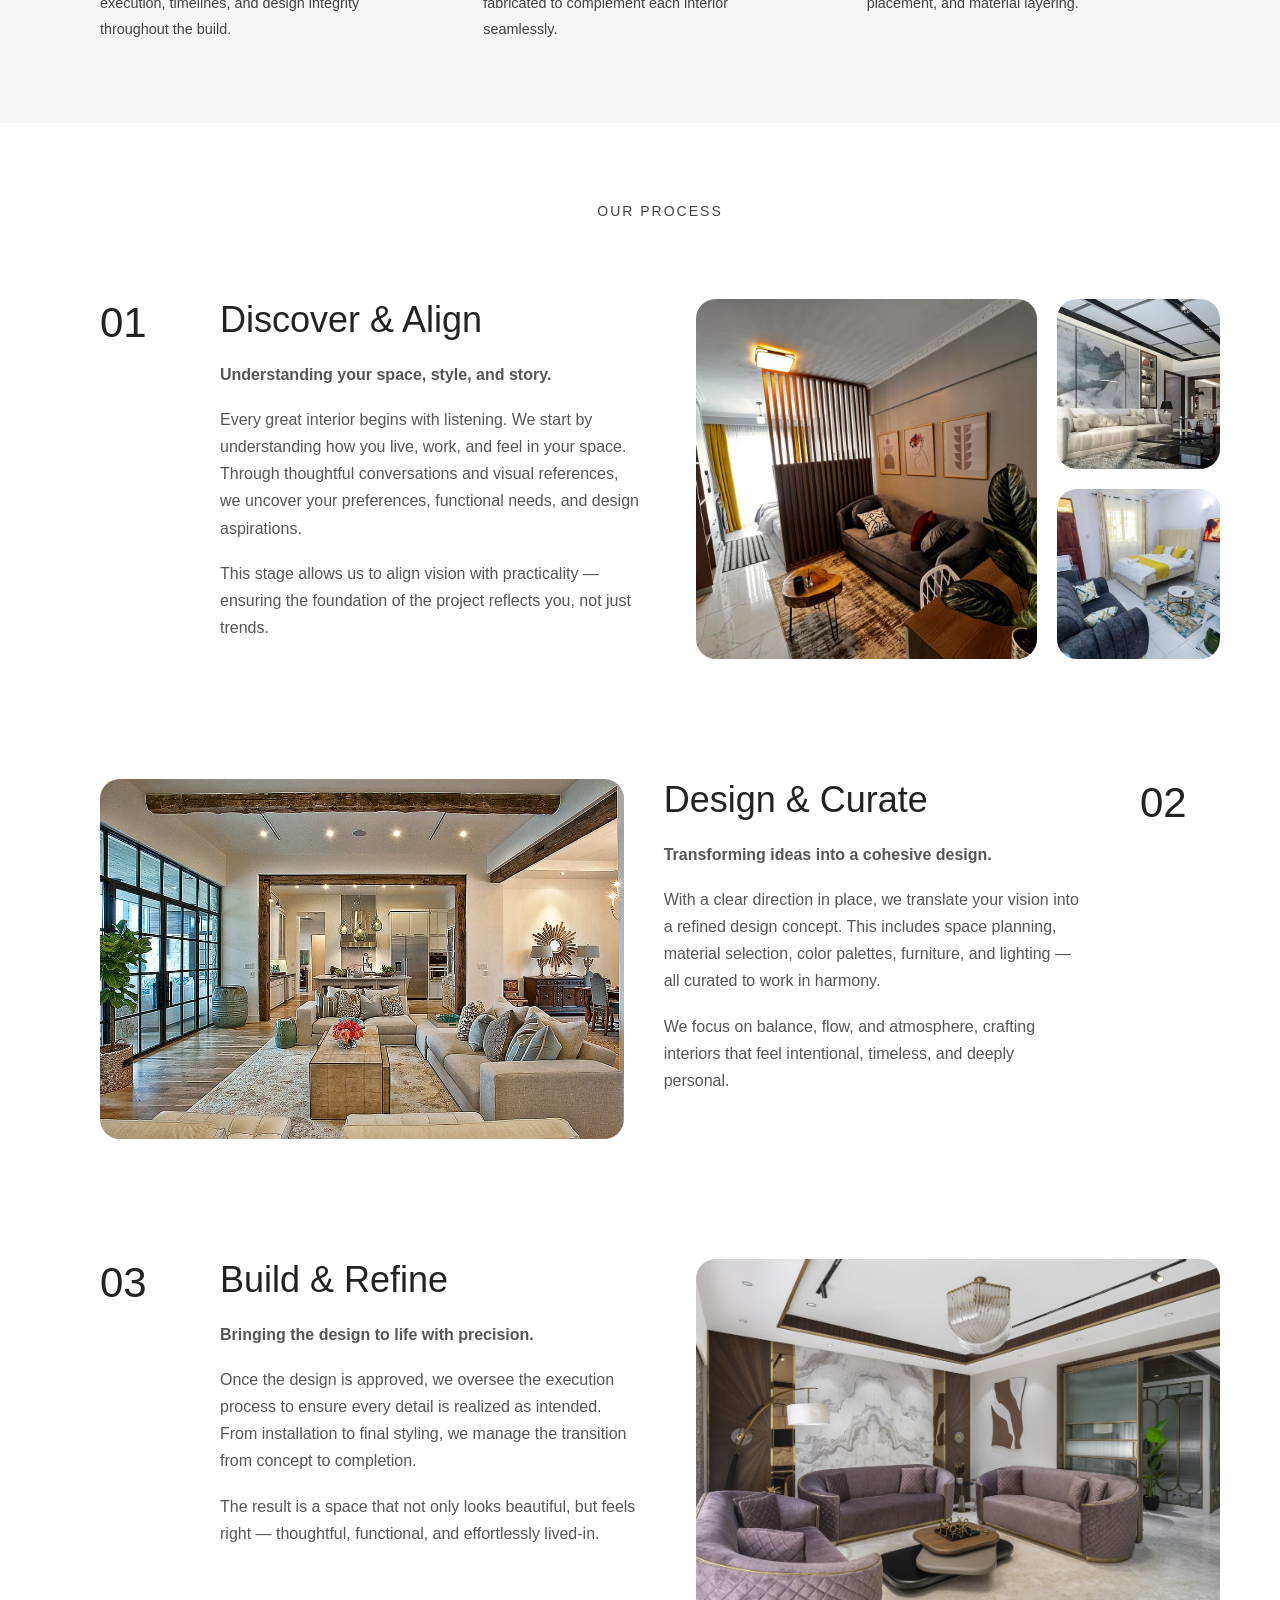
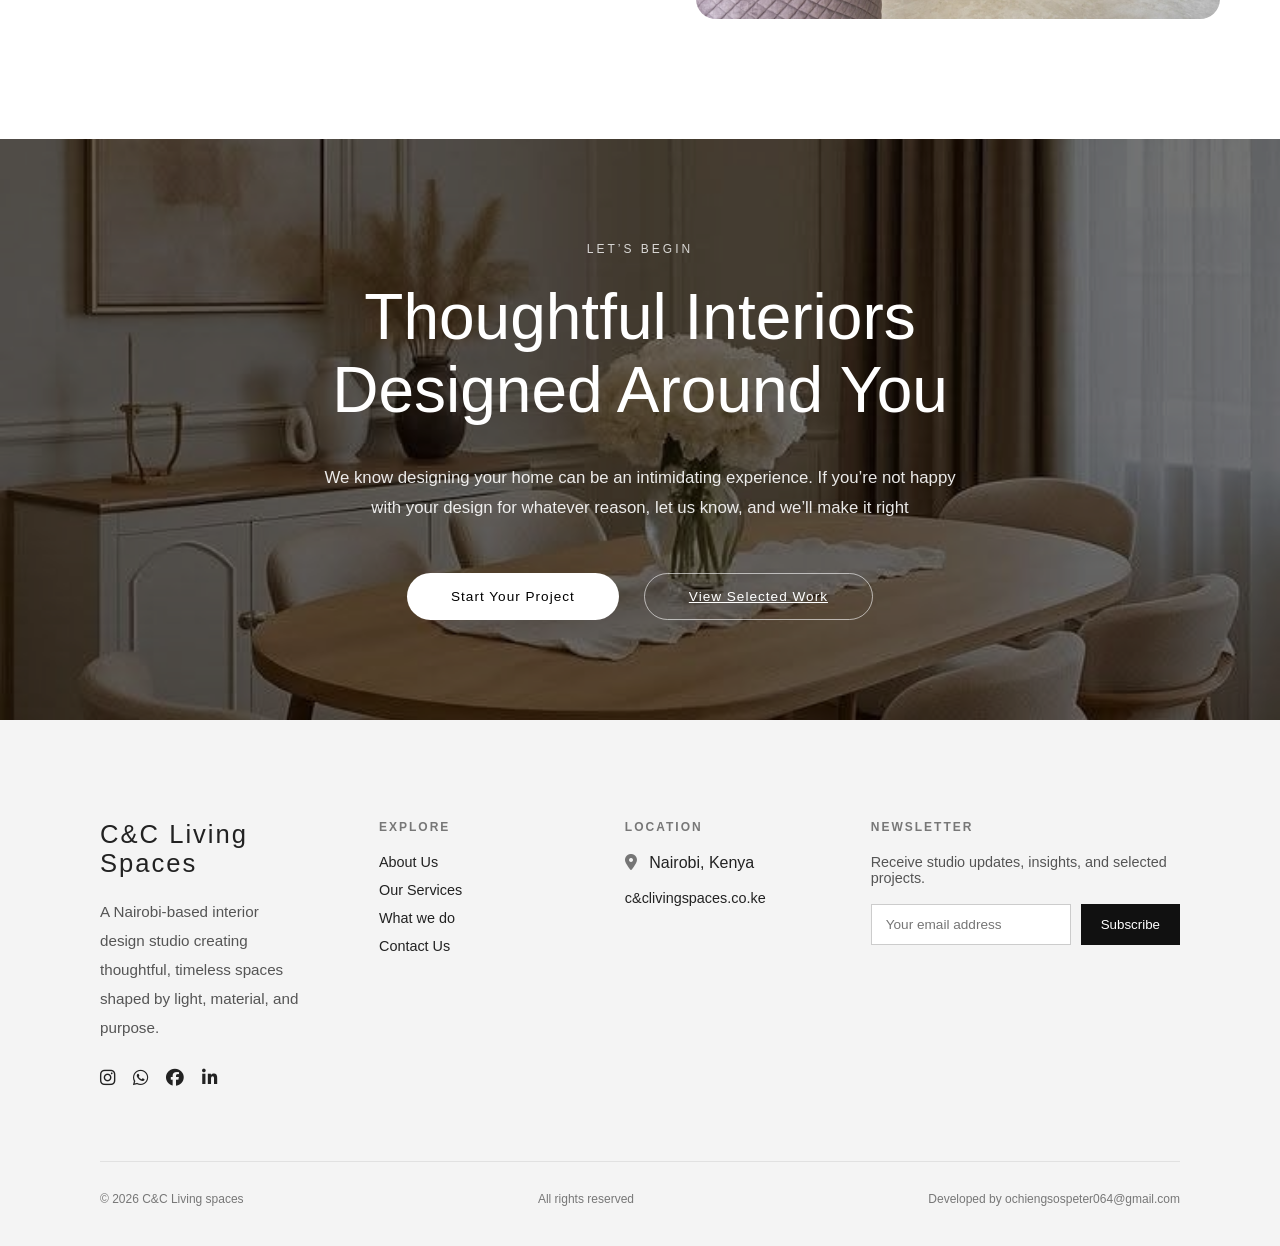
==== commit b3d488a3: "Update index.html" ====
--- a/index.html
+++ b/index.html
@@ -20,7 +20,7 @@
   <div class="nav-container">
     <div class="logo">Interior Design</div>
 
-    <div class="menuToggle" id="menuToggle">
+    <div class="menu-toggle" id="menuToggle">
       <span></span>
       <span></span>
       <span></span>
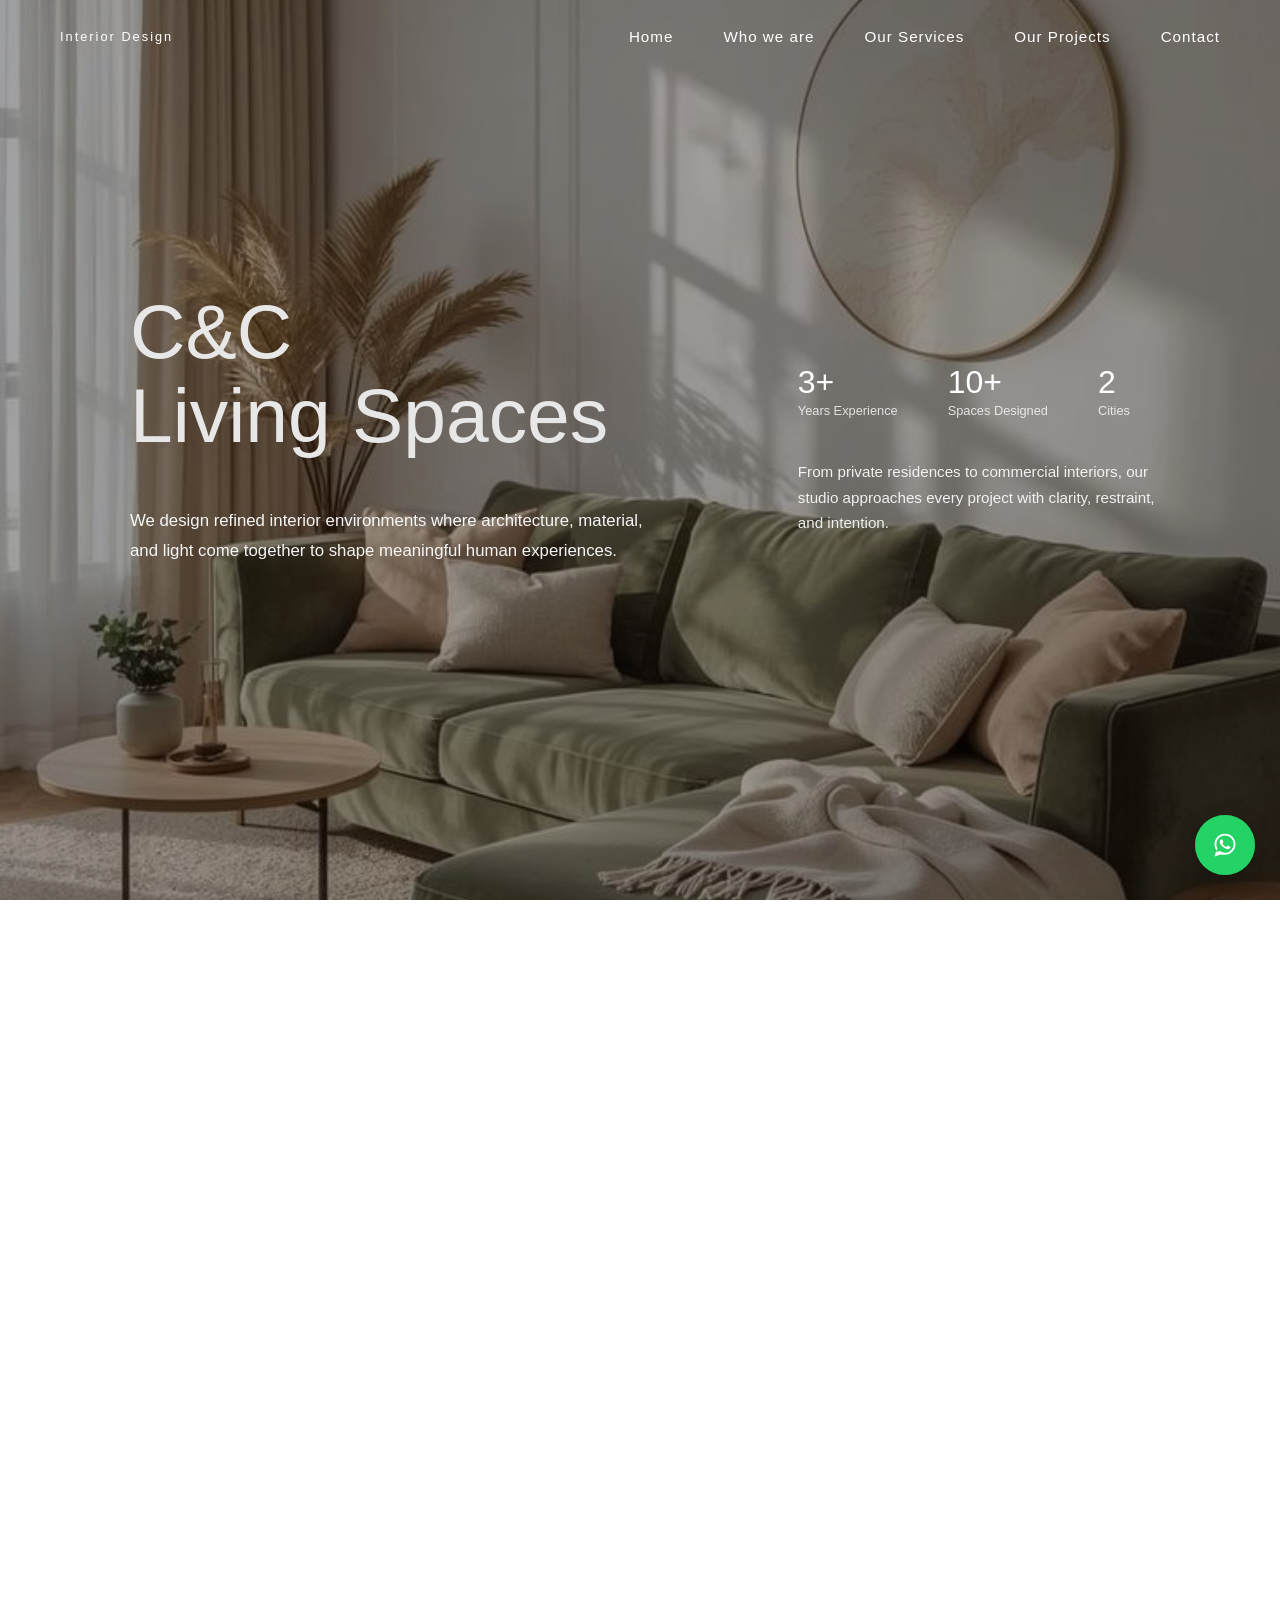
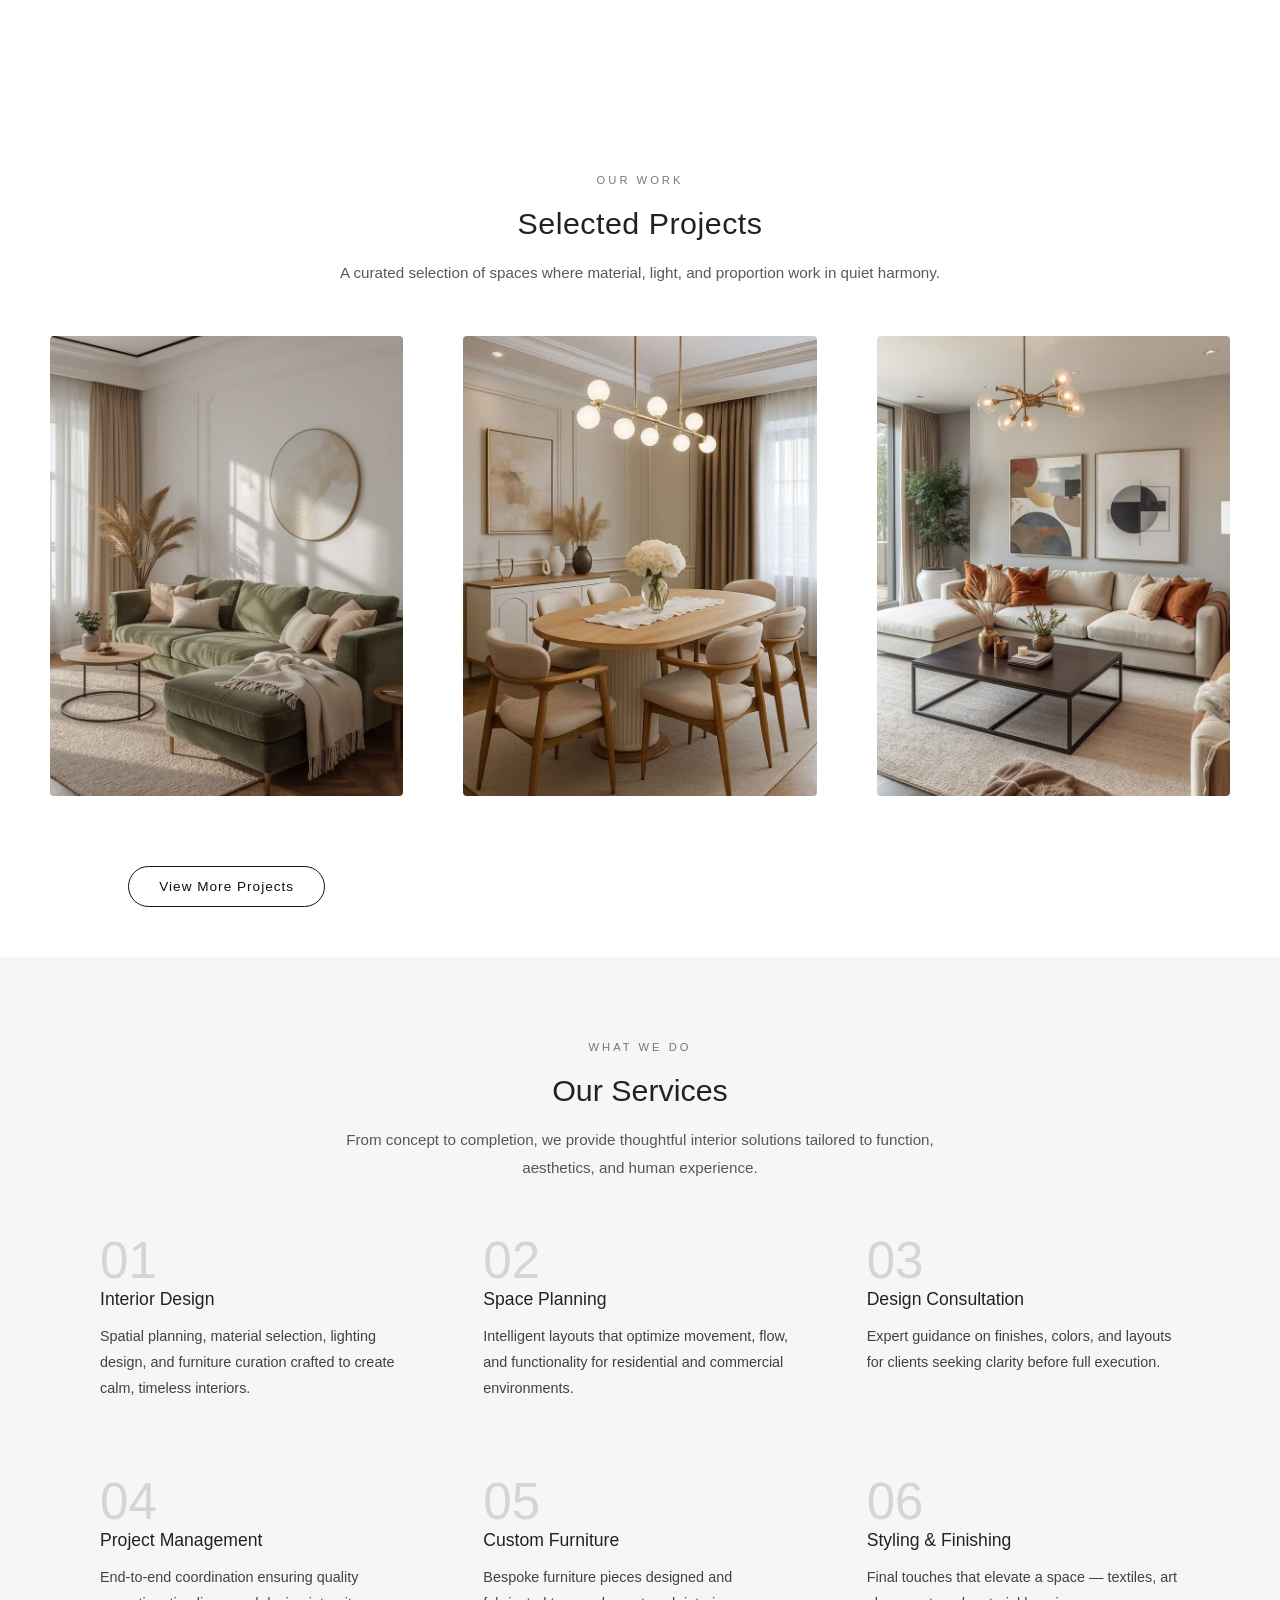
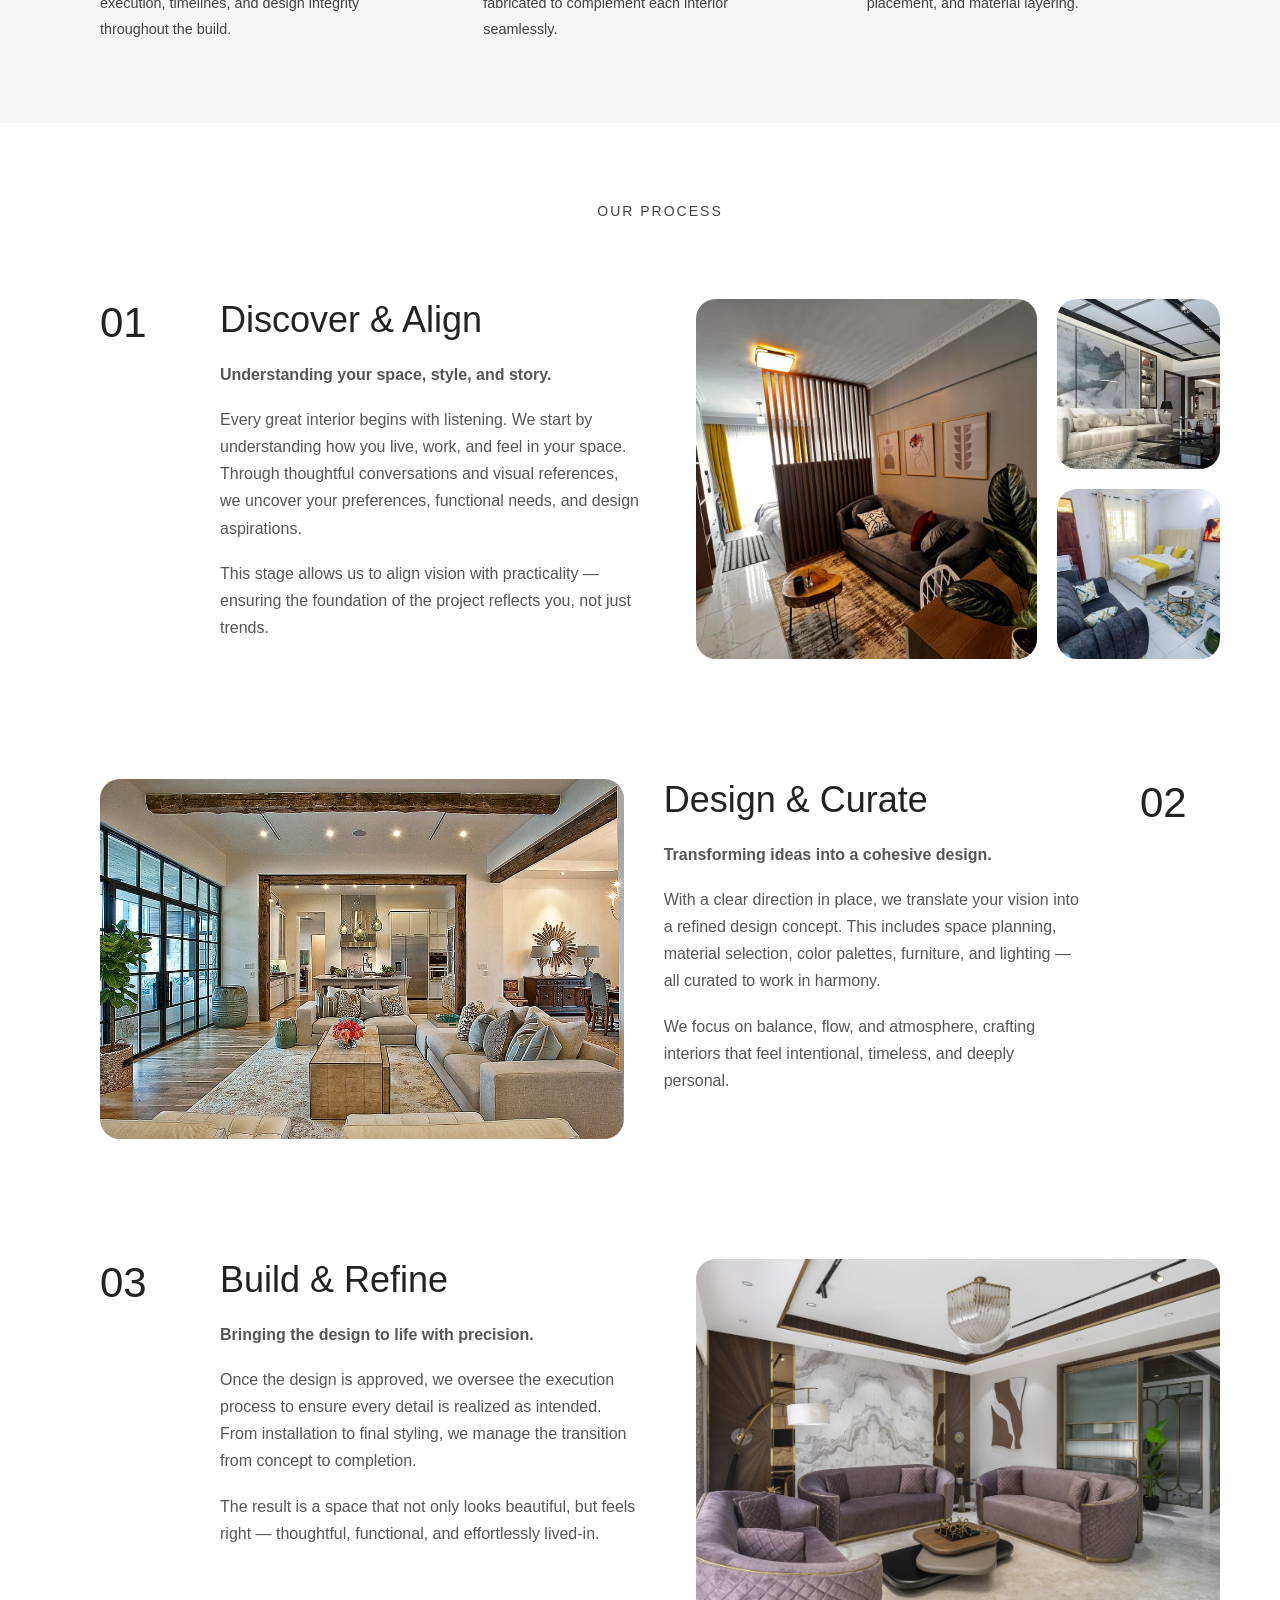
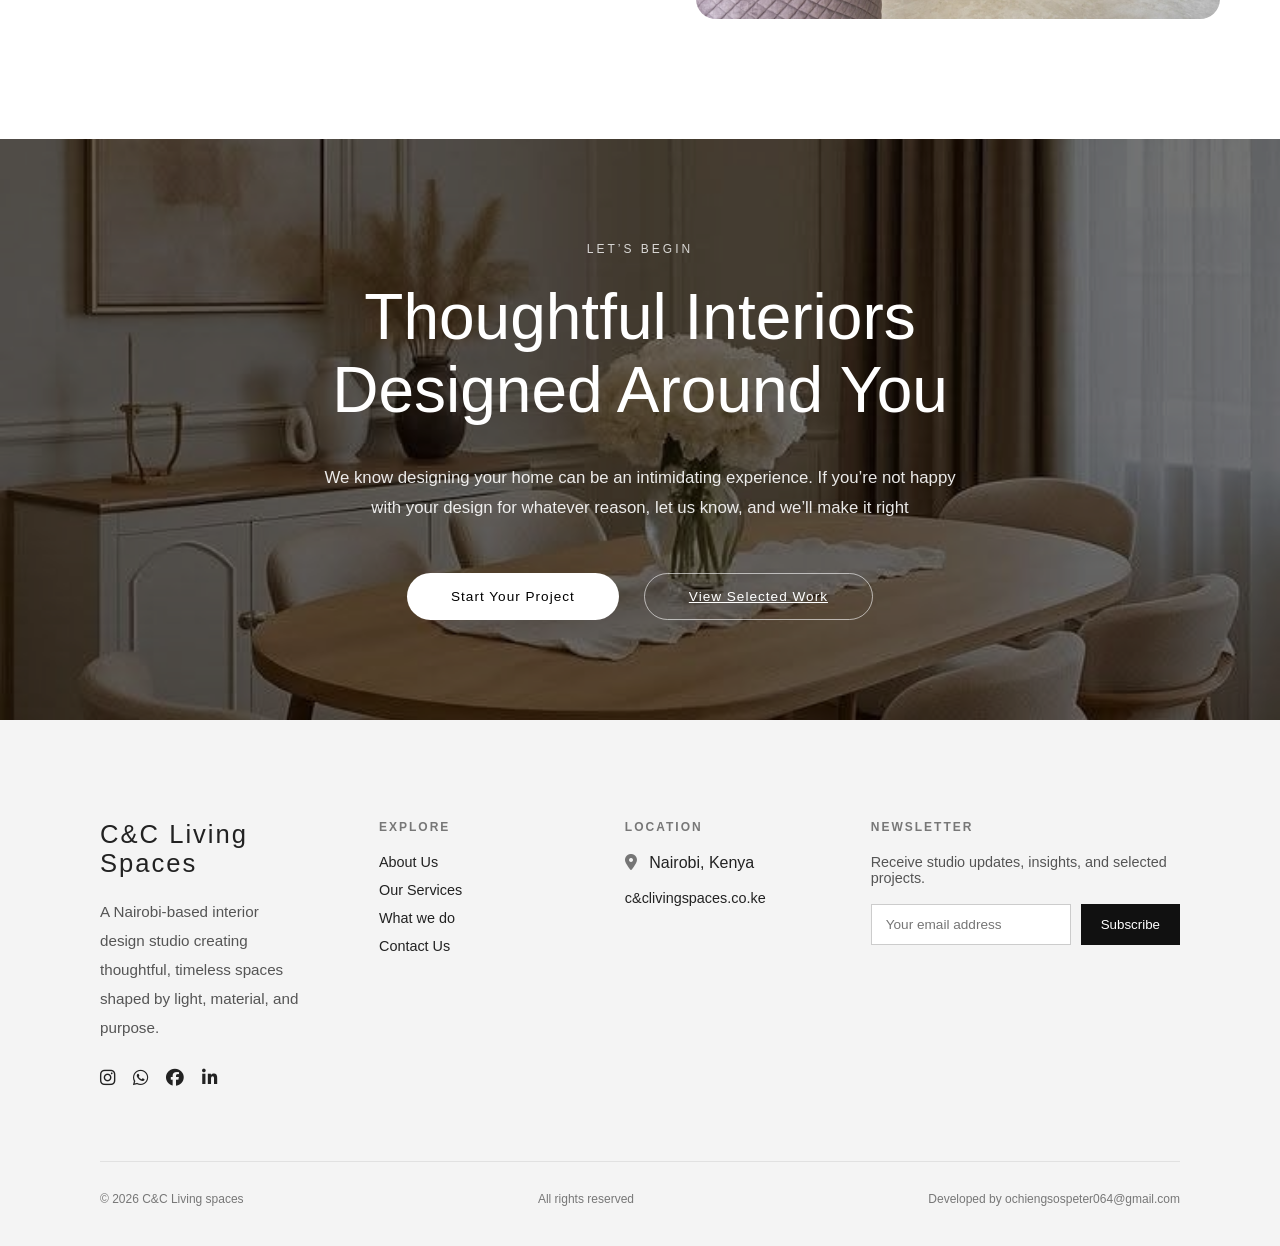
==== commit 9a5573ef: "Update index.html" ====
--- a/index.html
+++ b/index.html
@@ -20,7 +20,7 @@
   <div class="nav-container">
     <div class="logo">Interior Design</div>
 
-    <div class="menu-toggle" id="menuToggle">
+    <div class="menu-toggle" id="menu-toggle">
       <span></span>
       <span></span>
       <span></span>
--- a/Home.css
+++ b/Home.css
@@ -57,11 +57,117 @@
 
 /* Show hamburger on mobile */
 @media (max-width: 768px) {
-  .menu-toggle {
-    display: flex;
-  }
-  header.shrink .menu-toggle span {
-  background: #000000;
+#menu-toggle {
+  display: flex;
+  flex-direction: column;
+  cursor: pointer;
+  z-index: 1001;
+}
+
+#menu-toggle span {
+  width: 25px;
+  height: 2px;
+  background: #fff;
+  margin: 5px 0;
+  transition: 0.4s ease;
+}
+
+/* ON SCROLL */
+#navbar.scrolled #menu-toggle span {
+  background: #111;
+}
+
+/* ANIMATION TO X */
+#menu-toggle.active span:nth-child(1) {
+  transform: rotate(45deg) translate(5px, 5px);
+}
+
+#menu-toggle.active span:nth-child(2) {
+  opacity: 0;
+}
+
+#menu-toggle.active span:nth-child(3) {
+  transform: rotate(-45deg) translate(6px, -6px);
+}
+
+/* ============================= */
+/* OVERLAY */
+/* ============================= */
+
+.nav-overlay {
+  position: fixed;
+  top: 0;
+  left: 0;
+  width: 100%;
+  height: 100%;
+  background: rgba(0,0,0,0.4);
+  backdrop-filter: blur(6px);
+
+  opacity: 0;
+  pointer-events: none;
+  transition: 0.4s ease;
+
+  z-index: 998;
+}
+
+.nav-overlay.active {
+  opacity: 1;
+  pointer-events: all;
+}
+
+/* ============================= */
+/* DRAWER MENU */
+/* ============================= */
+
+.nav-links {
+  position: fixed;
+  top: 0;
+  right: -100%;
+  width: 75%;
+  max-width: 320px;
+  height: 100vh;
+
+  background: #111;
+  display: flex;
+  flex-direction: column;
+  justify-content: center;
+  padding-left: 40px;
+
+  transition: 0.5s ease;
+  z-index: 999;
+}
+
+/* OPEN STATE */
+.nav-links.active {
+  right: 0;
+}
+
+/* LINKS */
+.nav-link {
+  color: #fff;
+  text-decoration: none;
+  font-size: 20px;
+  margin: 15px 0;
+  opacity: 0;
+  transform: translateX(20px);
+  transition: 0.4s ease;
+}
+
+/* STAGGER ANIMATION */
+.nav-links.active .nav-link {
+  opacity: 1;
+  transform: translateX(0);
+}
+
+.nav-links.active .nav-link:nth-child(1) { transition-delay: 0.1s; }
+.nav-links.active .nav-link:nth-child(2) { transition-delay: 0.2s; }
+.nav-links.active .nav-link:nth-child(3) { transition-delay: 0.3s; }
+.nav-links.active .nav-link:nth-child(4) { transition-delay: 0.4s; }
+.nav-links.active .nav-link:nth-child(5) { transition-delay: 0.5s; }
+
+/* HOVER */
+.nav-link:hover {
+  color: #c6a769;
 }
 }
 
@@ -157,31 +263,6 @@
     width: 100%;
     display: block;
   }
-
-  .nav-item {
-    width: 100%;
-  }
-
-  .dropdown {
-    position: static;
-    box-shadow: none;
-    background: transparent;
-    padding: 0;
-    opacity: 1;
-    visibility: visible;
-    transform: none;
-    display: none;
-  }
-
-  .nav-item.active .dropdown {
-    display: block;
-  }
-
-  .dropdown a {
-    padding-left: 40px;
-    font-size: 0.85rem;
-    color: #444;
-  }
 }
 
 /* HERO */
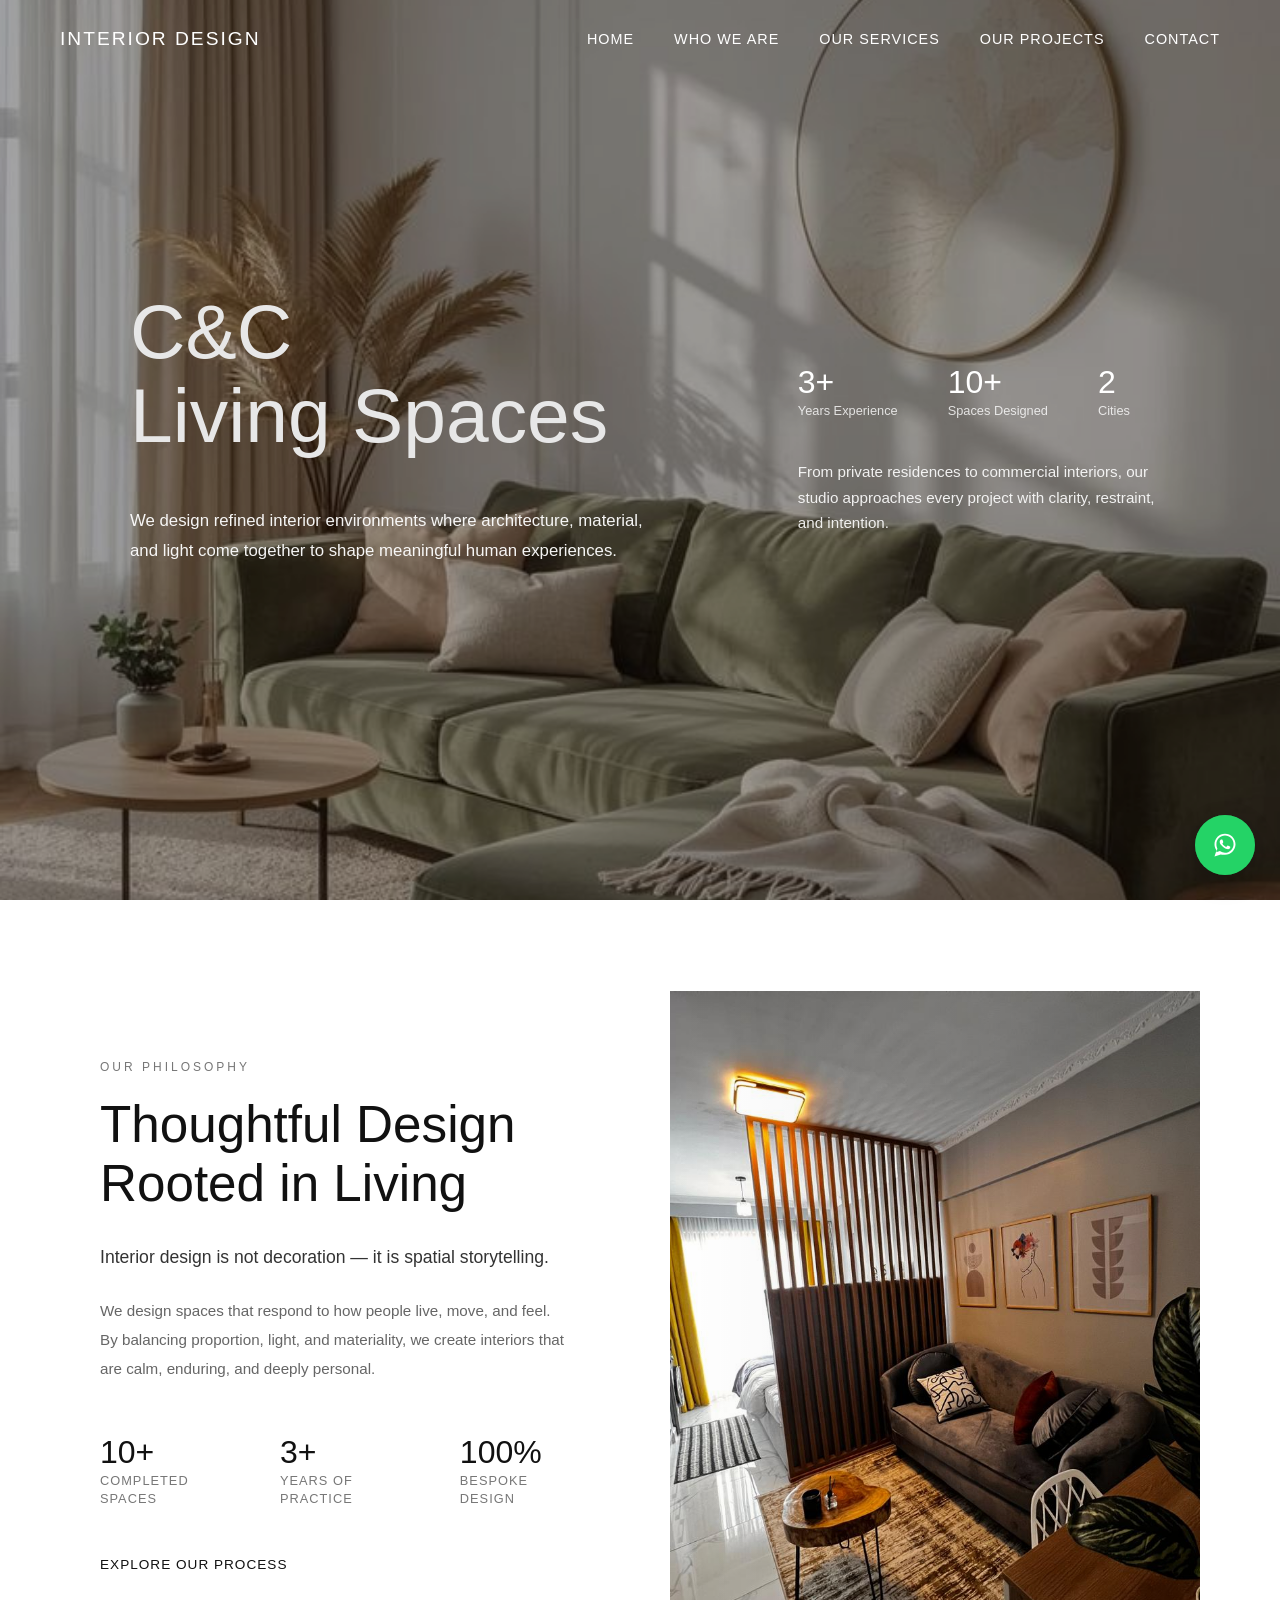
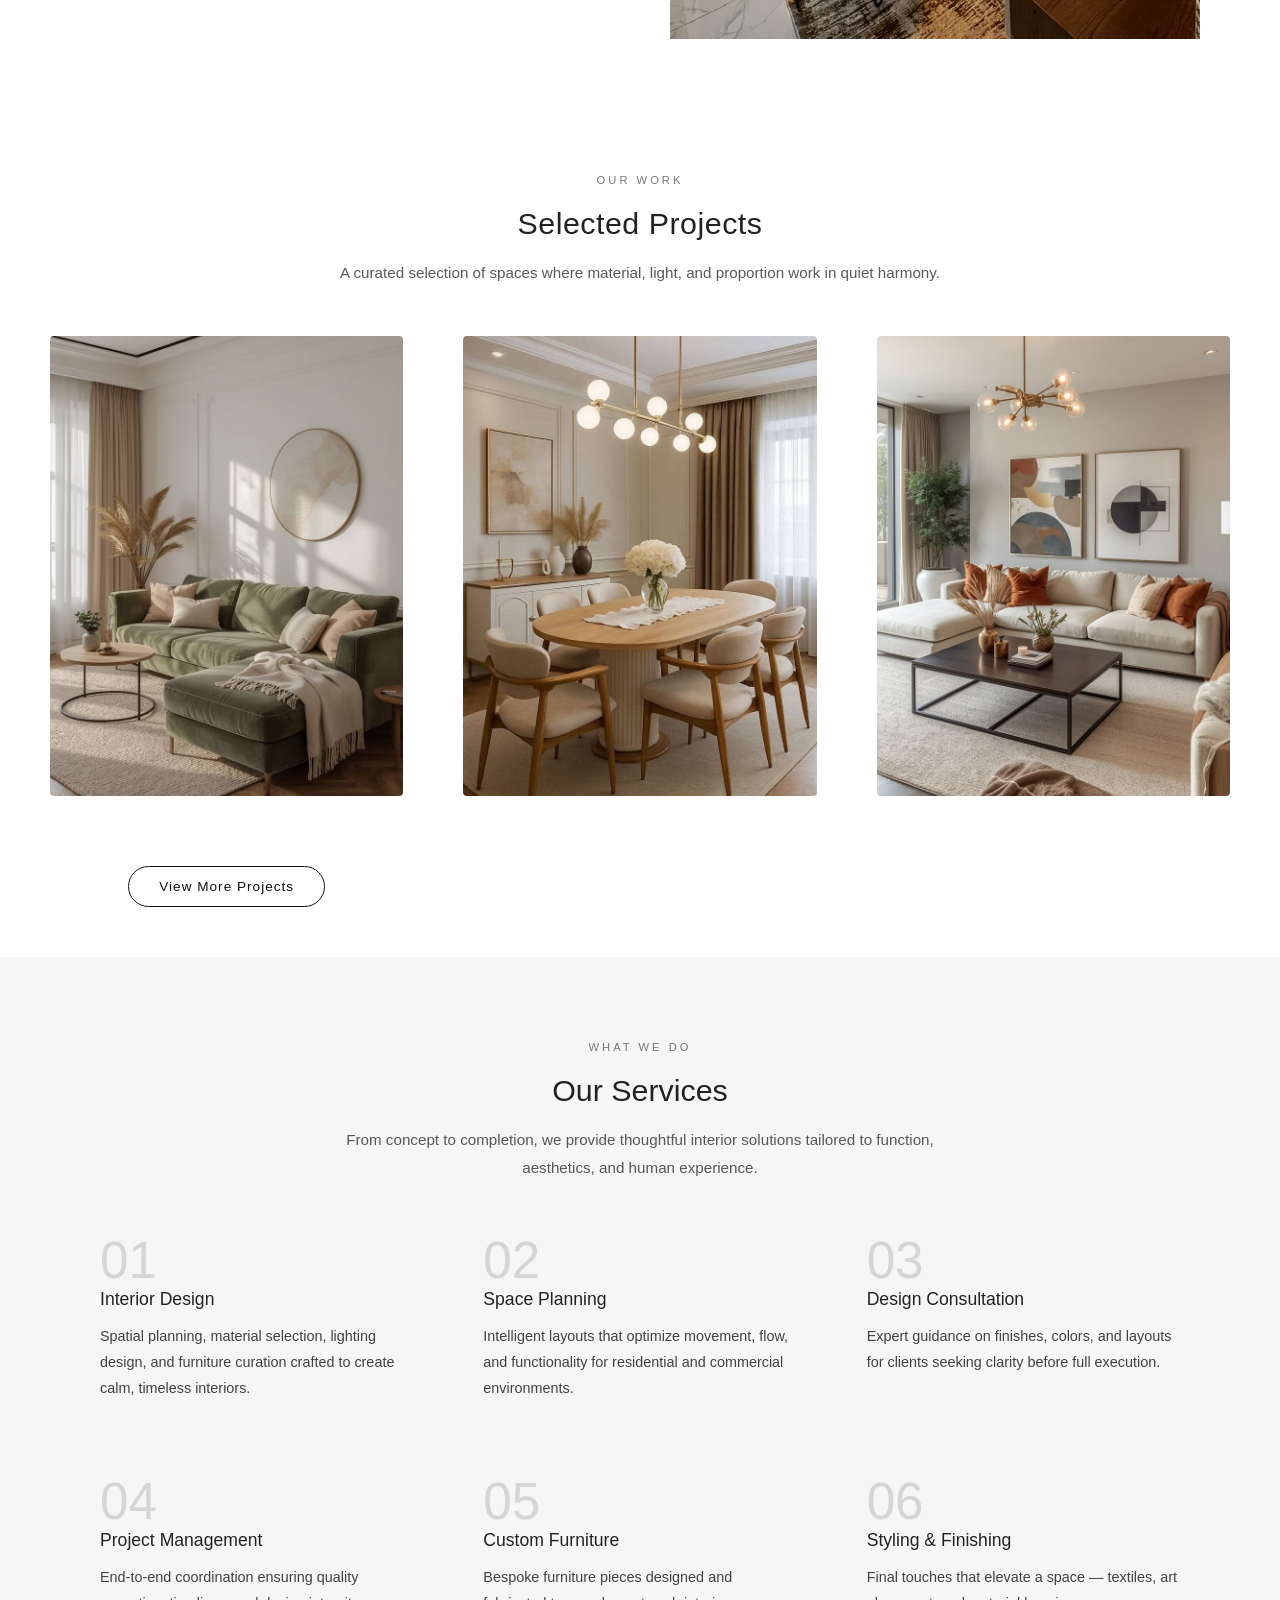
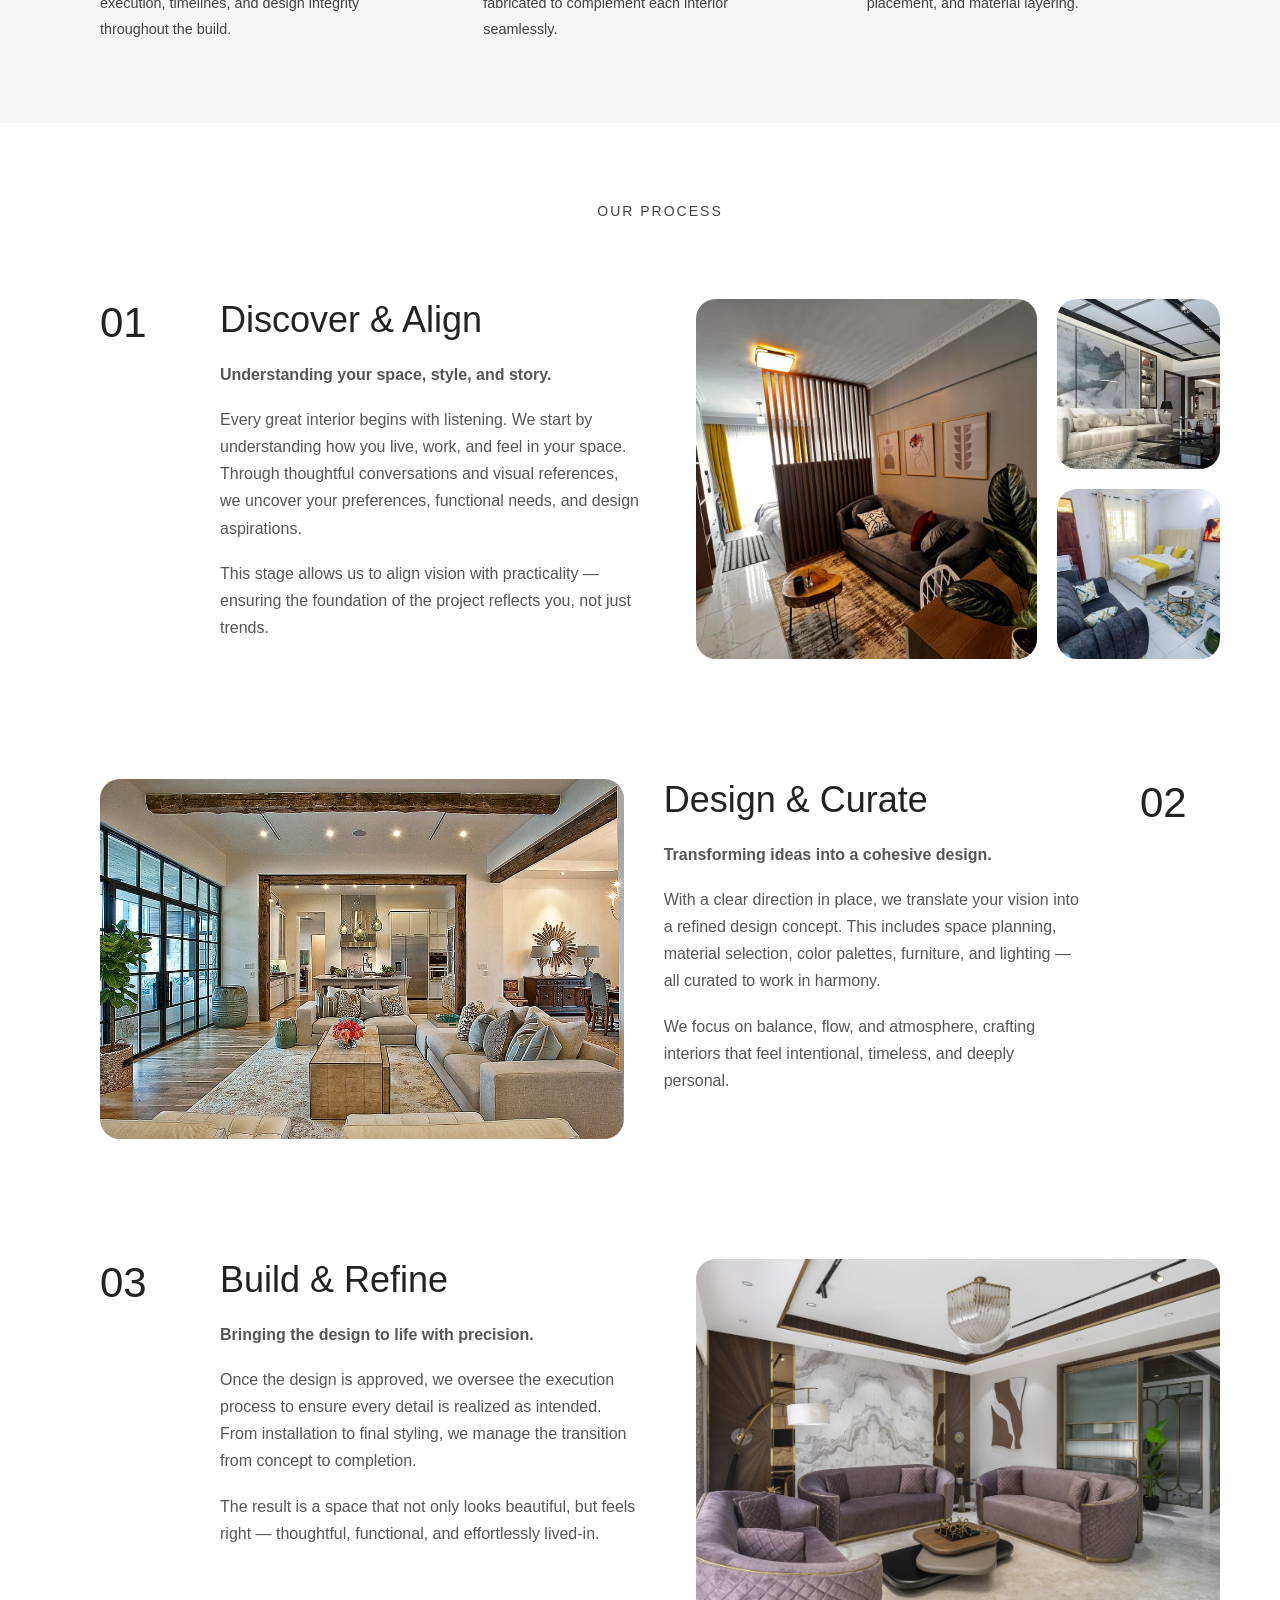
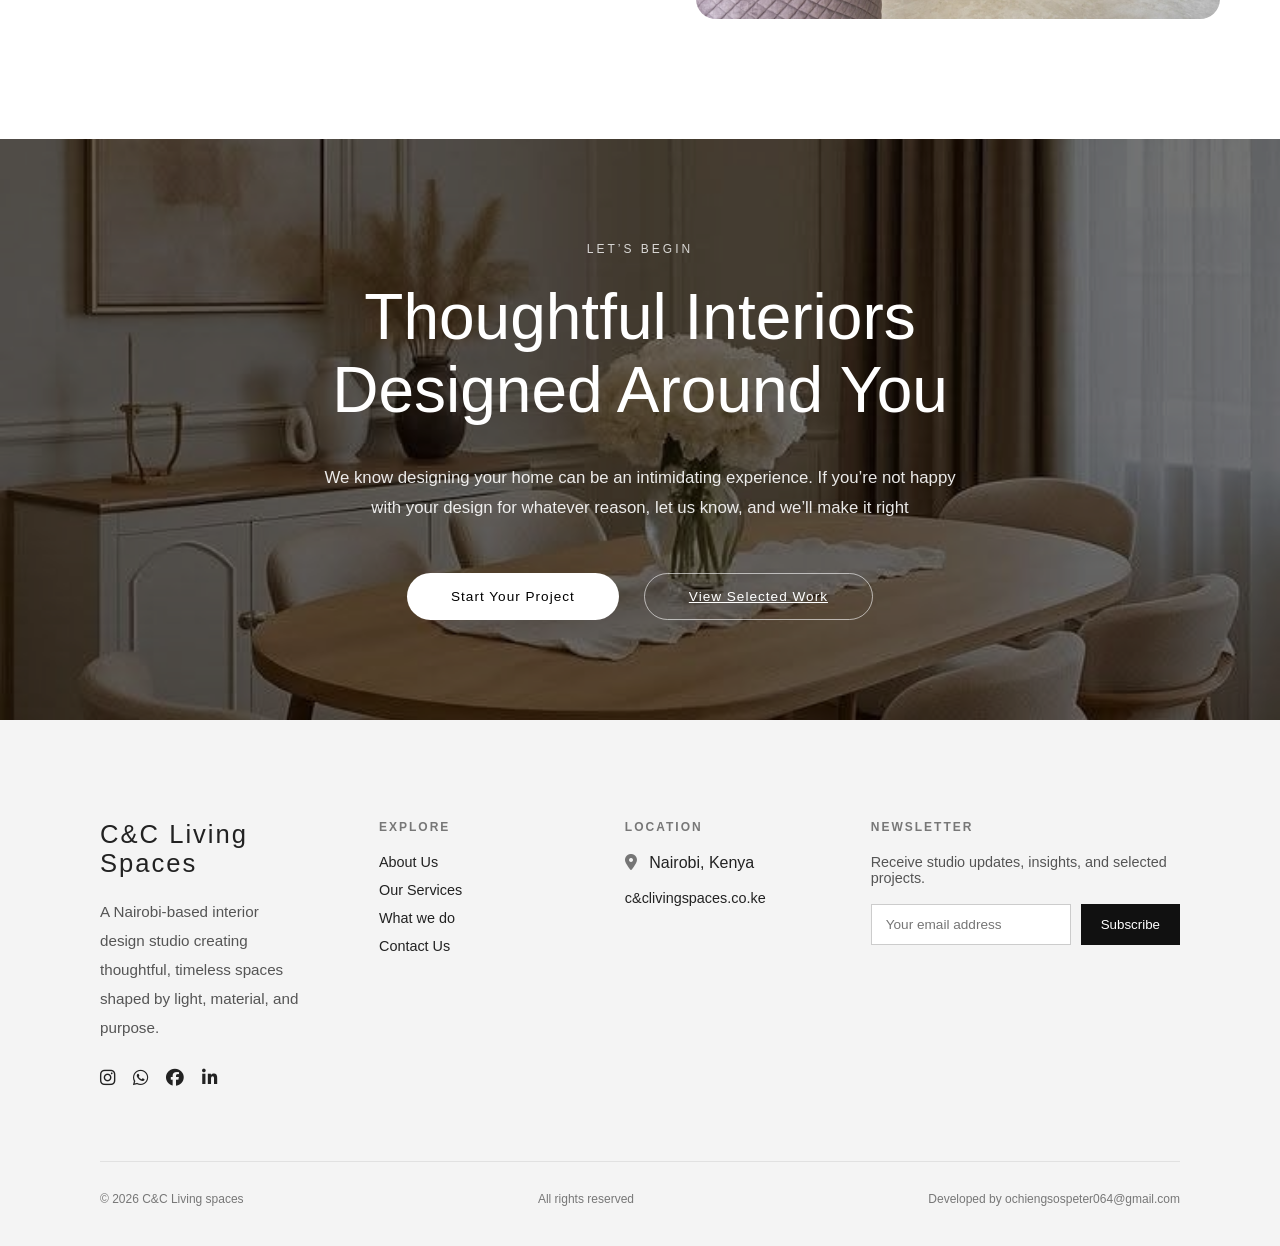
==== commit de7a2c0c: "Update index.html" ====
--- a/index.html
+++ b/index.html
@@ -20,7 +20,7 @@
   <div class="nav-container">
     <div class="logo">Interior Design</div>
 
-    <div class="menu-toggle" id="menu-toggle">
+    <div class="menuToggle" id="menuToggle">
       <span></span>
       <span></span>
       <span></span>
--- a/Home.css
+++ b/Home.css
@@ -13,11 +13,12 @@
 }
 
 /* HEADER */
+/* --- NAVIGATION BASE --- */
 .navbar {
   position: fixed;
   top: 0;
   width: 100%;
-  z-index: 999;
+  z-index: 1000;
   background: transparent;
   transition: all 0.4s ease;
 }
@@ -32,239 +33,141 @@
   transition: padding 0.4s ease;
 }
 
-/* LOGO */
 .logo {
-  font-size: 0.8rem;
-  font-weight: 200;
+  font-size: 1.2rem;
+  font-weight: 500;
   letter-spacing: 2px;
   color: #fff;
+  text-transform: uppercase;
   transition: color 0.4s ease;
 }
-.menu-toggle {
-  display: none;
+
+.nav-links {
+  display: flex;
+  gap: 40px;
+  align-items: center;
+}
+
+.nav-link {
+  text-decoration: none;
+  font-size: 0.9rem;
+  letter-spacing: 1px;
+  color: #fff;
+  text-transform: uppercase;
+  transition: color 0.3s ease;
+}
+
+/* SCROLLED STATE (Desktop) */
+.navbar.scrolled {
+  background: rgba(255, 255, 255, 0.95);
+  backdrop-filter: blur(10px);
+  box-shadow: 0 4px 20px rgba(0,0,0,0.1);
+}
+
+.navbar.scrolled .nav-container {
+  padding: 15px 60px;
+}
+
+.navbar.scrolled .logo,
+.navbar.scrolled .nav-link {
+  color: #111;
+}
+
+/* --- MOBILE TOGGLE --- */
+#menuToggle {
+  display: none; /* Hidden on Desktop */
   flex-direction: column;
-  gap: 5px;
+  gap: 6px;
   cursor: pointer;
-  z-index: 999;
-}
-
-.menu-toggle span {
-  width: 26px;
+  z-index: 1100;
+}
+
+#menuToggle span {
+  width: 28px;
   height: 2px;
   background: #fff;
-  transition: all 0.3s ease;
-}
-
-/* Show hamburger on mobile */
+  transition: 0.4s ease;
+}
+
+/* Navbar Scrolled Toggle Color */
+.navbar.scrolled #menuToggle span {
+  background: #111;
+}
+
+/* --- MOBILE MEDIA QUERY (768px and below) --- */
 @media (max-width: 768px) {
-#menu-toggle {
-  display: flex;
-  flex-direction: column;
-  cursor: pointer;
-  z-index: 1001;
-}
-
-#menu-toggle span {
-  width: 25px;
-  height: 2px;
-  background: #fff;
-  margin: 5px 0;
-  transition: 0.4s ease;
-}
-
-/* ON SCROLL */
-#navbar.scrolled #menu-toggle span {
-  background: #111;
-}
-
-/* ANIMATION TO X */
-#menu-toggle.active span:nth-child(1) {
-  transform: rotate(45deg) translate(5px, 5px);
-}
-
-#menu-toggle.active span:nth-child(2) {
-  opacity: 0;
-}
-
-#menu-toggle.active span:nth-child(3) {
-  transform: rotate(-45deg) translate(6px, -6px);
-}
-
-/* ============================= */
-/* OVERLAY */
-/* ============================= */
-
-.nav-overlay {
-  position: fixed;
-  top: 0;
-  left: 0;
-  width: 100%;
-  height: 100%;
-  background: rgba(0,0,0,0.4);
-  backdrop-filter: blur(6px);
-
-  opacity: 0;
-  pointer-events: none;
-  transition: 0.4s ease;
-
-  z-index: 998;
-}
-
-.nav-overlay.active {
-  opacity: 1;
-  pointer-events: all;
-}
-
-/* ============================= */
-/* DRAWER MENU */
-/* ============================= */
-
-.nav-links {
-  position: fixed;
-  top: 0;
-  right: -100%;
-  width: 75%;
-  max-width: 320px;
-  height: 100vh;
-
-  background: #111;
-  display: flex;
-  flex-direction: column;
-  justify-content: center;
-  padding-left: 40px;
-
-  transition: 0.5s ease;
-  z-index: 999;
-}
-
-/* OPEN STATE */
-.nav-links.active {
-  right: 0;
-}
-
-/* LINKS */
-.nav-link {
-  color: #fff;
-  text-decoration: none;
-  font-size: 20px;
-  margin: 15px 0;
-  opacity: 0;
-  transform: translateX(20px);
-  transition: 0.4s ease;
-}
-
-/* STAGGER ANIMATION */
-.nav-links.active .nav-link {
-  opacity: 1;
-  transform: translateX(0);
-}
-
-.nav-links.active .nav-link:nth-child(1) { transition-delay: 0.1s; }
-.nav-links.active .nav-link:nth-child(2) { transition-delay: 0.2s; }
-.nav-links.active .nav-link:nth-child(3) { transition-delay: 0.3s; }
-.nav-links.active .nav-link:nth-child(4) { transition-delay: 0.4s; }
-.nav-links.active .nav-link:nth-child(5) { transition-delay: 0.5s; }
-
-/* HOVER */
-.nav-link:hover {
-  color: #c6a769;
-}
-}
-
-/* LINKS */
-.nav-links {
-  display: flex;
-  gap: 50px;
-}
-
-.nav-links a {
-  text-decoration: none;
-  font-size: 0.95rem;
-  letter-spacing: 1px;
-  color: #fff;
-  transition: color 0.3s ease;
-}
-
-/* DROPDOWN */
-.nav-item {
-  position: relative;
-}
-
-.dropdown {
-  position: absolute;
-  top: 140%;
-  left: 0;
-  background: #fcf8f8;
-  padding: 16px 0;
-  min-width: 200px;
-  opacity: 0;
-  visibility: hidden;
-  border-radius: 8px;
-  transform: translateY(10px);
-  transition: all 0.3s ease;
-  box-shadow: 0 10px 40px rgba(0,0,0,0.1);
-}
-
-.dropdown a {
-  display: block;
-  padding: 10px 20px;
-  color: #181818;
-  font-size: 0.85rem;
-}
-
-.dropdown a:hover {
-  background: #f5f5f5;
-}
-
-.nav-item:hover .dropdown {
-  opacity: 1;
-  visibility: visible;
-  transform: translateY(0);
-}
-.navbar.scrolled {
-  background: #ffffff;
-  box-shadow: 0 6px 25px rgba(0,0,0,0.08);
-}
-.navbar.scrolled .nav-container {
-  padding: 18px 60px;
-}
-.navbar.scrolled .logo,
-.navbar.scrolled .nav-links a {
-  color: #111;
-}
-
-@media (max-width: 768px) {
+  #menuToggle {
+    display: flex; /* Show on Mobile */
+  }
 
   .nav-container {
-    padding: 18px 24px;
+    padding: 20px 24px;
   }
 
   .nav-links {
     position: fixed;
-    top: 70px;
-    left: 0;
-    width: 100%;
-    background: #fff;
+    top: 0;
+    right: -100%; /* Hidden off-screen */
+    width: 80%;
+    max-width: 320px;
+    height: 100vh;
+    background: #111;
     flex-direction: column;
-    gap: 0;
-    padding: 20px 0;
-    transform: translateY(-120%);
-    transition: transform 0.4s ease;
-    z-index: 998;
+    justify-content: center;
+    align-items: flex-start;
+    padding-left: 40px;
+    gap: 25px;
+    transition: right 0.5s cubic-bezier(0.77, 0.2, 0.05, 1.0);
+    box-shadow: -10px 0 30px rgba(0,0,0,0.3);
   }
 
   .nav-links.active {
-    transform: translateY(0);
-  }
-
-  .nav-links a {
-    color: #111;
-    padding: 16px 24px;
-    width: 100%;
-    display: block;
-  }
-}
-
+    right: 0; /* Slide in */
+  }
+
+  .nav-link {
+    color: #fff;
+    font-size: 1.2rem;
+    opacity: 0;
+    transform: translateX(20px);
+    transition: 0.4s ease;
+  }
+
+  .nav-links.active .nav-link {
+    opacity: 1;
+    transform: translateX(0);
+  }
+
+  /* Overlay Background */
+  .nav-overlay {
+    position: fixed;
+    inset: 0;
+    background: rgba(0,0,0,0.5);
+    backdrop-filter: blur(4px);
+    opacity: 0;
+    visibility: hidden;
+    transition: 0.4s ease;
+    z-index: 999;
+  }
+
+  .nav-overlay.active {
+    opacity: 1;
+    visibility: visible;
+  }
+
+  /* Hamburger to X Animation */
+  #menuToggle.active span:nth-child(1) {
+    transform: translateY(8px) rotate(45deg);
+    background: #fff !important;
+  }
+  #menuToggle.active span:nth-child(2) {
+    opacity: 0;
+  }
+  #menuToggle.active span:nth-child(3) {
+    transform: translateY(-8px) rotate(-45deg);
+    background: #fff !important;
+  }
+}
 /* HERO */
 .hero {
   height: 100vh;
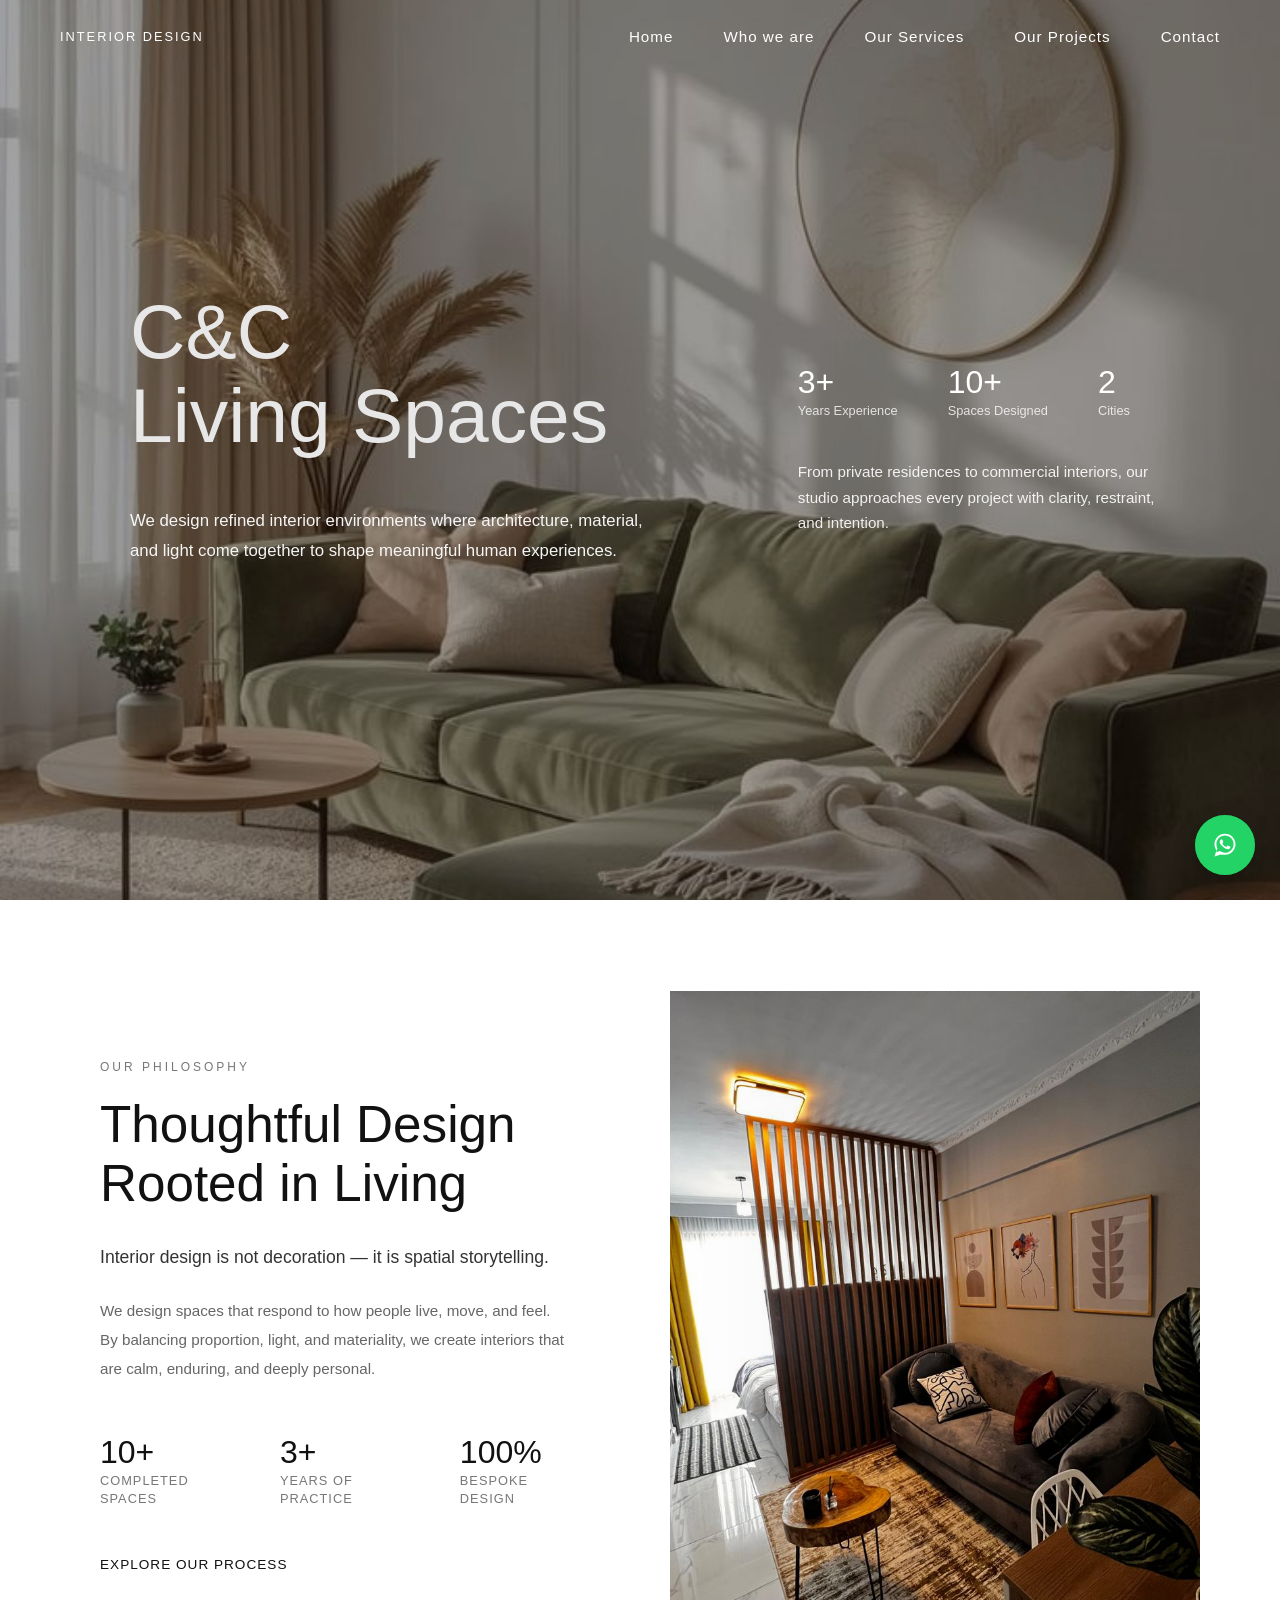
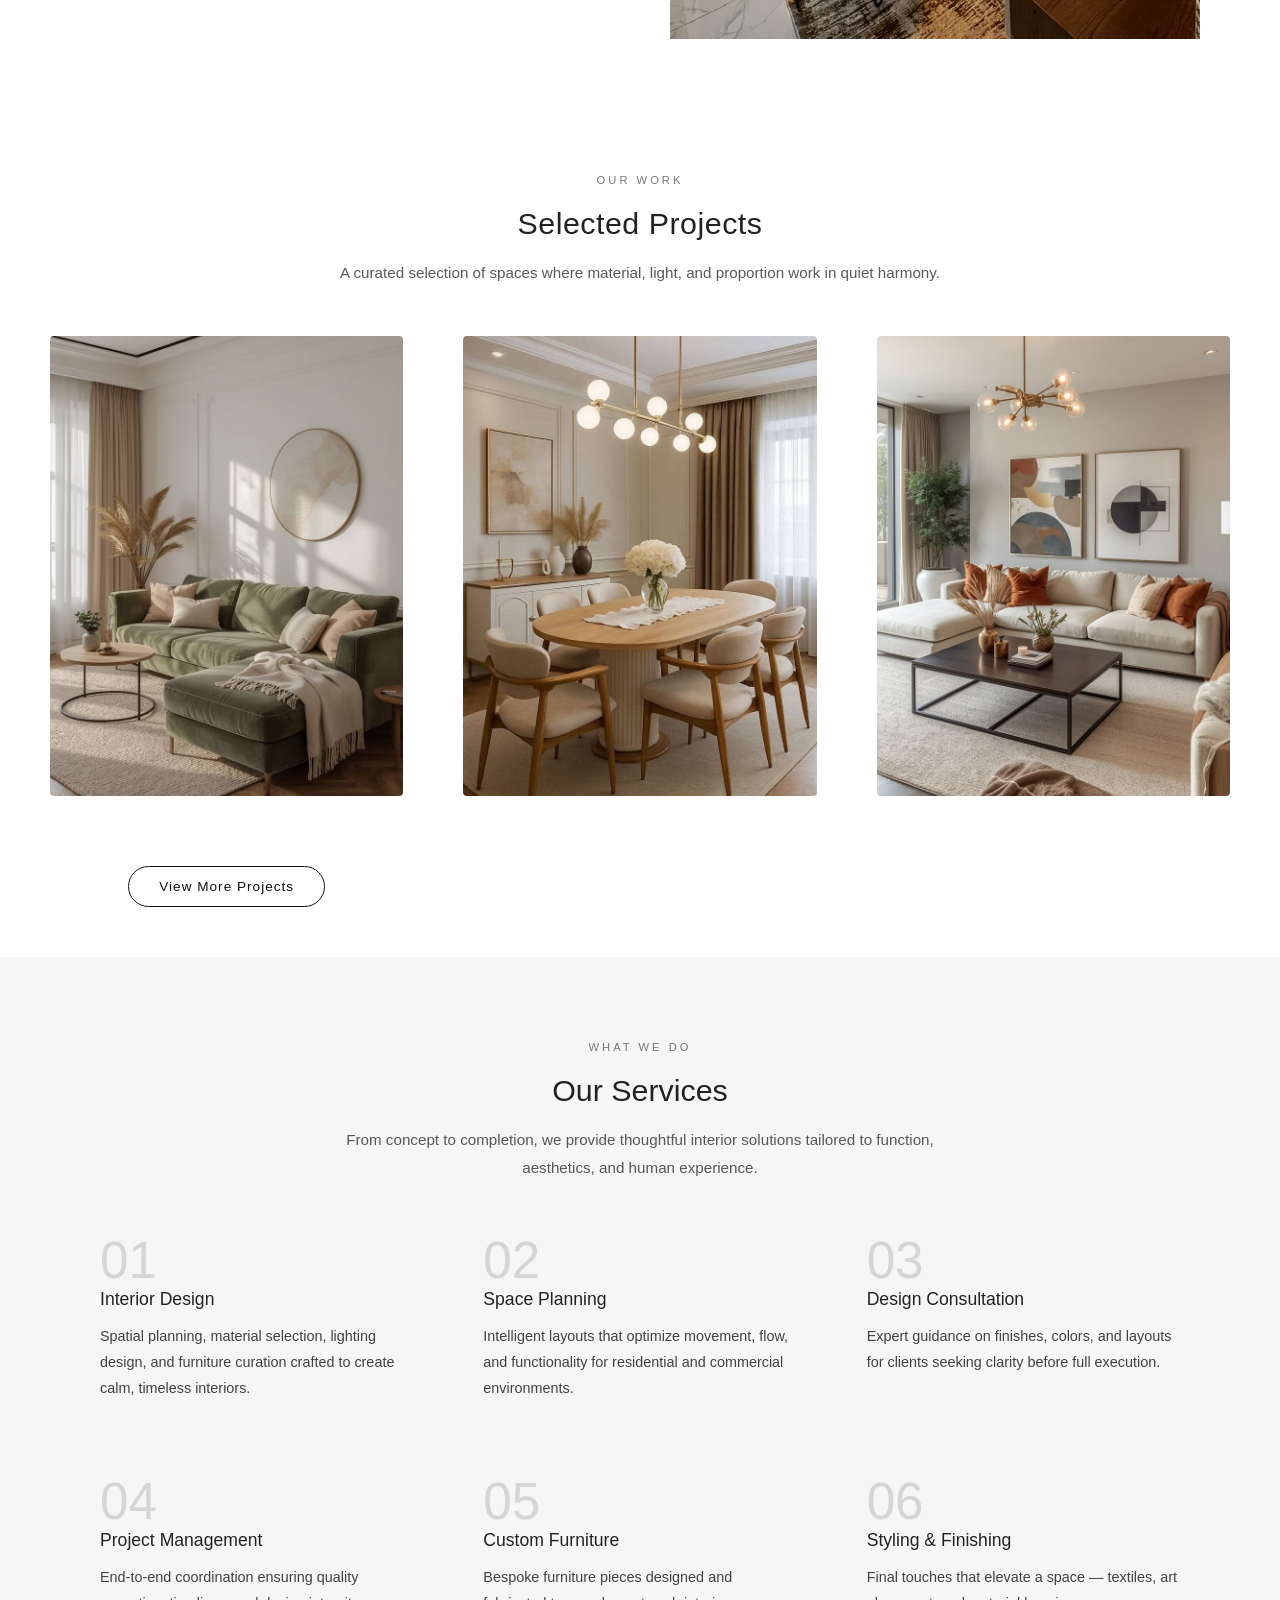
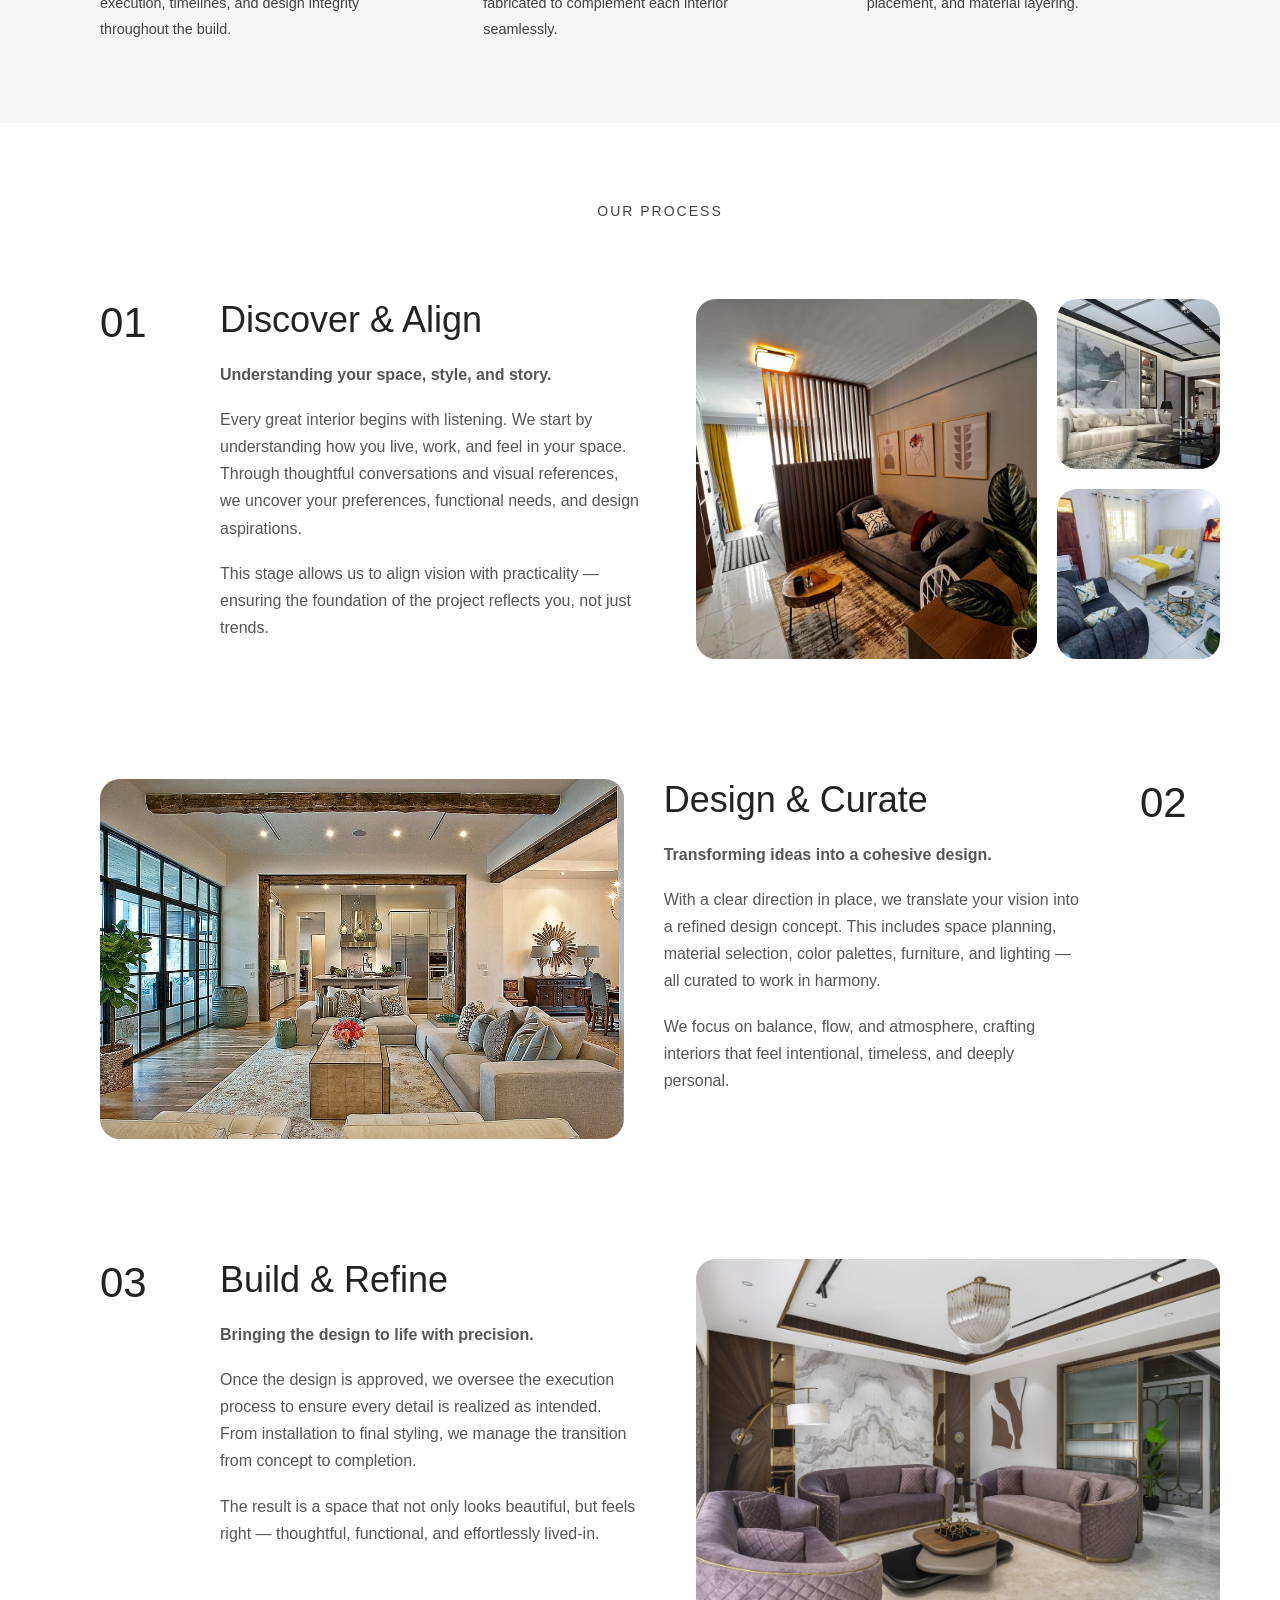
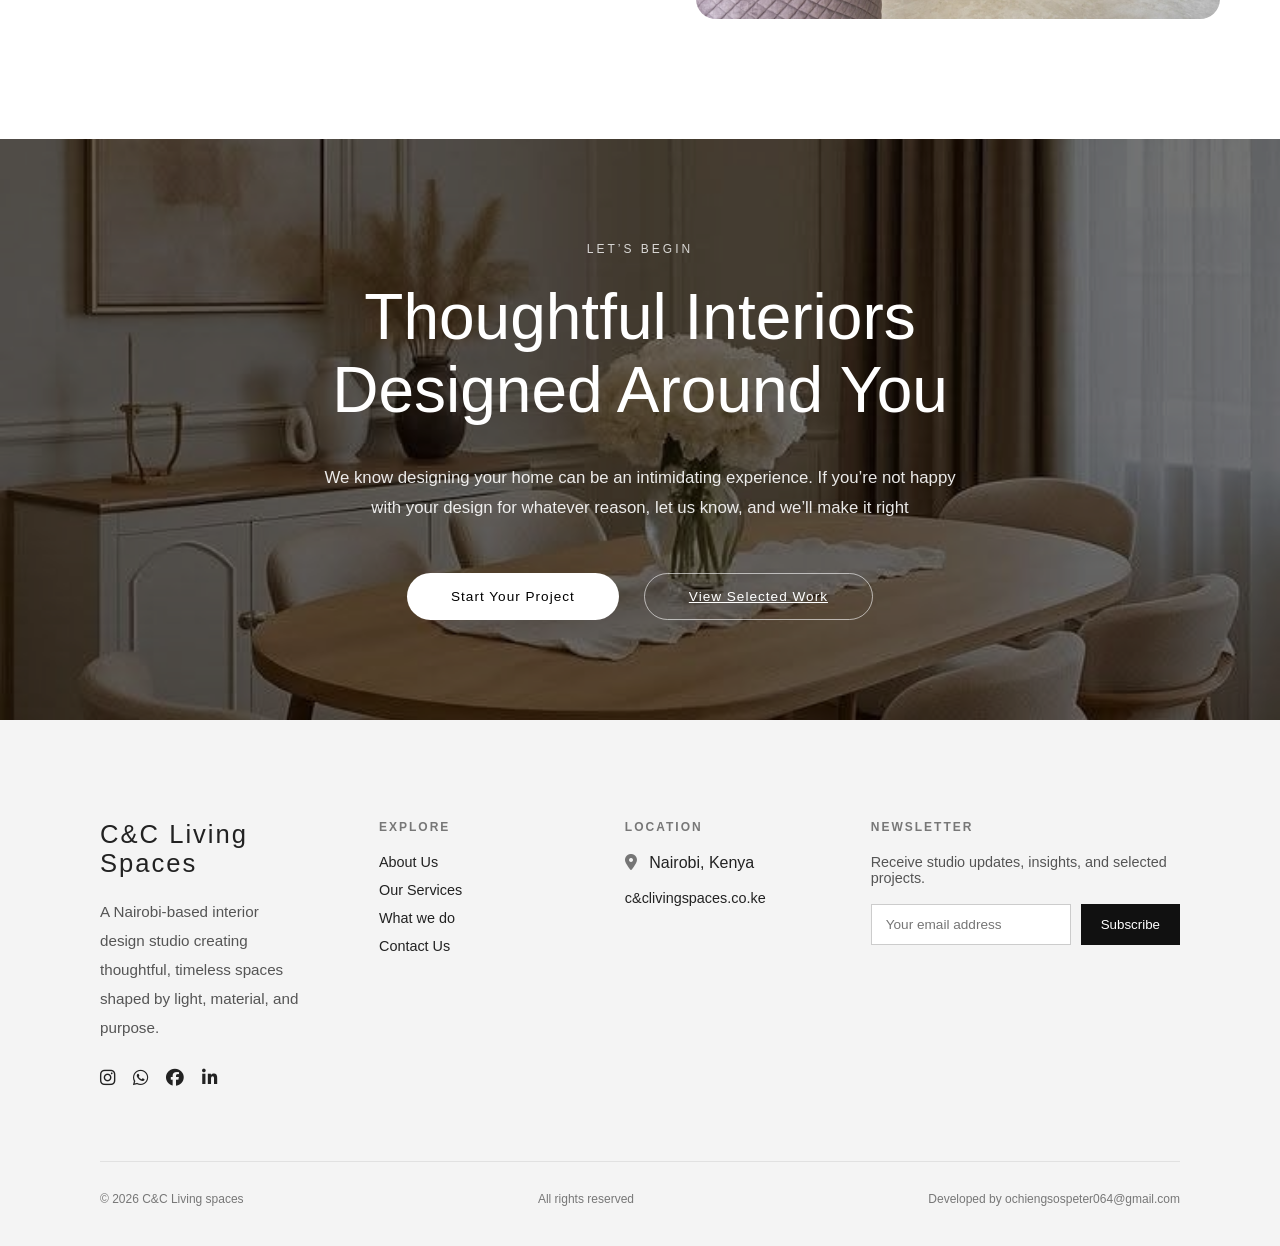
==== commit eaff8c6f: "Update index.html" ====
--- a/index.html
+++ b/index.html
@@ -385,13 +385,29 @@
 <div class="modal" id="contactModal">
   <div class="modal-content">
 
-    <h3>Start a Project</h3>
+    <h2>Start a Project</h2>
     <p>Tell us about your space and vision.</p>
 
-    <form>
-      <input type="text" placeholder="Full Name" required />
-      <input type="email" placeholder="Email Address" required />
-      <textarea placeholder="Project details" rows="4"></textarea>
+    <form action="https://formsubmit.co/cynthiamaina528@gmail.com" method="POST">
+
+      <input type="hidden" name="_subject" value="New Project Inquiry - C&C Living Spaces">
+      <input type="hidden" name="_captcha" value="false">
+
+      <input type="text" name="Name" placeholder="Full Name" required>
+      <input type="email" name="Email" placeholder="Email Address" required>
+      <input type="tel" name="Phone" placeholder="Phone Number">
+
+      <select title="Service Type" name="Service Type" required>
+        <option value="">Select Service</option>
+        <option>Interior Design</option>
+        <option>Space Planning</option>
+        <option>Consultation</option>
+        <option>Project Management</option>
+        <option>Custom Furniture</option>
+      </select>
+
+      <textarea title="Project Details" name="Project Details" placeholder="Tell us about your project..." rows="4"></textarea>
+
       <button type="submit" class="send-btn">Send Inquiry</button>
       <button type="button" class="close-modal">Close</button>
     </form>
@@ -468,7 +484,7 @@
 
 <script src="Home.js"></script>
 
-  <a href="https://wa.me/254759880445?text=Hello%20C%26C%20Living%20Spaces,%20I’m%20interested%20in%20your%20services"
+  <a rel="noopener noreferrer" href="https://wa.me/254759880445?text=Hello%20C%26C%20Living%20Spaces,%20I’m%20interested%20in%20your%20services"
    class="whatsapp-float"
    target="_blank"
    aria-label="Chat with us on WhatsApp">
--- a/Home.css
+++ b/Home.css
@@ -13,12 +13,11 @@
 }
 
 /* HEADER */
-/* --- NAVIGATION BASE --- */
 .navbar {
   position: fixed;
   top: 0;
   width: 100%;
-  z-index: 1000;
+  z-index: 999;
   background: transparent;
   transition: all 0.4s ease;
 }
@@ -30,144 +29,119 @@
   display: flex;
   justify-content: space-between;
   align-items: center;
-  transition: padding 0.4s ease;
 }
 
 .logo {
-  font-size: 1.2rem;
-  font-weight: 500;
+  font-size: 0.8rem;
+  font-weight: 200;
   letter-spacing: 2px;
   color: #fff;
   text-transform: uppercase;
-  transition: color 0.4s ease;
-}
-
+}
+
+.navbar.scrolled .logo {
+  color: #111;
+}
+
+/* DESKTOP LINKS - Back to your 0.95rem */
 .nav-links {
   display: flex;
-  gap: 40px;
-  align-items: center;
-}
-
-.nav-link {
+  gap: 50px;
+}
+
+.nav-links a {
   text-decoration: none;
-  font-size: 0.9rem;
+  font-size: 0.95rem;
   letter-spacing: 1px;
   color: #fff;
-  text-transform: uppercase;
   transition: color 0.3s ease;
 }
 
-/* SCROLLED STATE (Desktop) */
-.navbar.scrolled {
-  background: rgba(255, 255, 255, 0.95);
-  backdrop-filter: blur(10px);
-  box-shadow: 0 4px 20px rgba(0,0,0,0.1);
-}
-
-.navbar.scrolled .nav-container {
-  padding: 15px 60px;
-}
-
-.navbar.scrolled .logo,
-.navbar.scrolled .nav-link {
+.navbar.scrolled .nav-links a {
   color: #111;
 }
 
-/* --- MOBILE TOGGLE --- */
+/* HAMBURGER ICON */
 #menuToggle {
-  display: none; /* Hidden on Desktop */
+  display: none;
   flex-direction: column;
-  gap: 6px;
+  gap: 5px;
   cursor: pointer;
-  z-index: 1100;
+  z-index: 999;
 }
 
 #menuToggle span {
-  width: 28px;
+  width: 25px;
   height: 2px;
   background: #fff;
   transition: 0.4s ease;
 }
 
-/* Navbar Scrolled Toggle Color */
 .navbar.scrolled #menuToggle span {
   background: #111;
 }
 
-/* --- MOBILE MEDIA QUERY (768px and below) --- */
+/* MOBILE STYLES */
 @media (max-width: 768px) {
   #menuToggle {
-    display: flex; /* Show on Mobile */
+    display: flex;
   }
 
   .nav-container {
-    padding: 20px 24px;
+    width: 100%; 
+    margin: auto;
+    display: flex; 
+    justify-content: space-between; 
+    align-items: center;     
+    padding: 18px 24px;
   }
 
   .nav-links {
     position: fixed;
     top: 0;
-    right: -100%; /* Hidden off-screen */
-    width: 80%;
+    right: -100%; 
+    width: 75%;
     max-width: 320px;
     height: 100vh;
-    background: #111;
+    background: #111; 
     flex-direction: column;
     justify-content: center;
-    align-items: flex-start;
     padding-left: 40px;
-    gap: 25px;
-    transition: right 0.5s cubic-bezier(0.77, 0.2, 0.05, 1.0);
-    box-shadow: -10px 0 30px rgba(0,0,0,0.3);
+    gap: 0; 
+    transition: right 0.4s ease-in-out;
   }
 
   .nav-links.active {
-    right: 0; /* Slide in */
+    right: 0;
   }
 
   .nav-link {
-    color: #fff;
-    font-size: 1.2rem;
-    opacity: 0;
-    transform: translateX(20px);
-    transition: 0.4s ease;
-  }
-
-  .nav-links.active .nav-link {
+    color: #fff !important;
+    font-size: 20px;
+    margin: 15px 0;
+    display: block;
     opacity: 1;
-    transform: translateX(0);
-  }
-
-  /* Overlay Background */
-  .nav-overlay {
-    position: fixed;
-    inset: 0;
-    background: rgba(0,0,0,0.5);
-    backdrop-filter: blur(4px);
-    opacity: 0;
-    visibility: hidden;
-    transition: 0.4s ease;
-    z-index: 999;
-  }
-
-  .nav-overlay.active {
-    opacity: 1;
-    visibility: visible;
-  }
-
-  /* Hamburger to X Animation */
+    transform: none;
+  }
+
   #menuToggle.active span:nth-child(1) {
-    transform: translateY(8px) rotate(45deg);
+    transform: rotate(45deg) translate(5px, 5px);
     background: #fff !important;
   }
   #menuToggle.active span:nth-child(2) {
     opacity: 0;
   }
   #menuToggle.active span:nth-child(3) {
-    transform: translateY(-8px) rotate(-45deg);
+    transform: rotate(-45deg) translate(6px, -6px);
     background: #fff !important;
   }
 }
+
+.navbar.scrolled {
+  background: #ffffff;
+  box-shadow: 0 6px 25px rgba(0,0,0,0.08);
+}
+
 /* HERO */
 .hero {
   height: 100vh;
